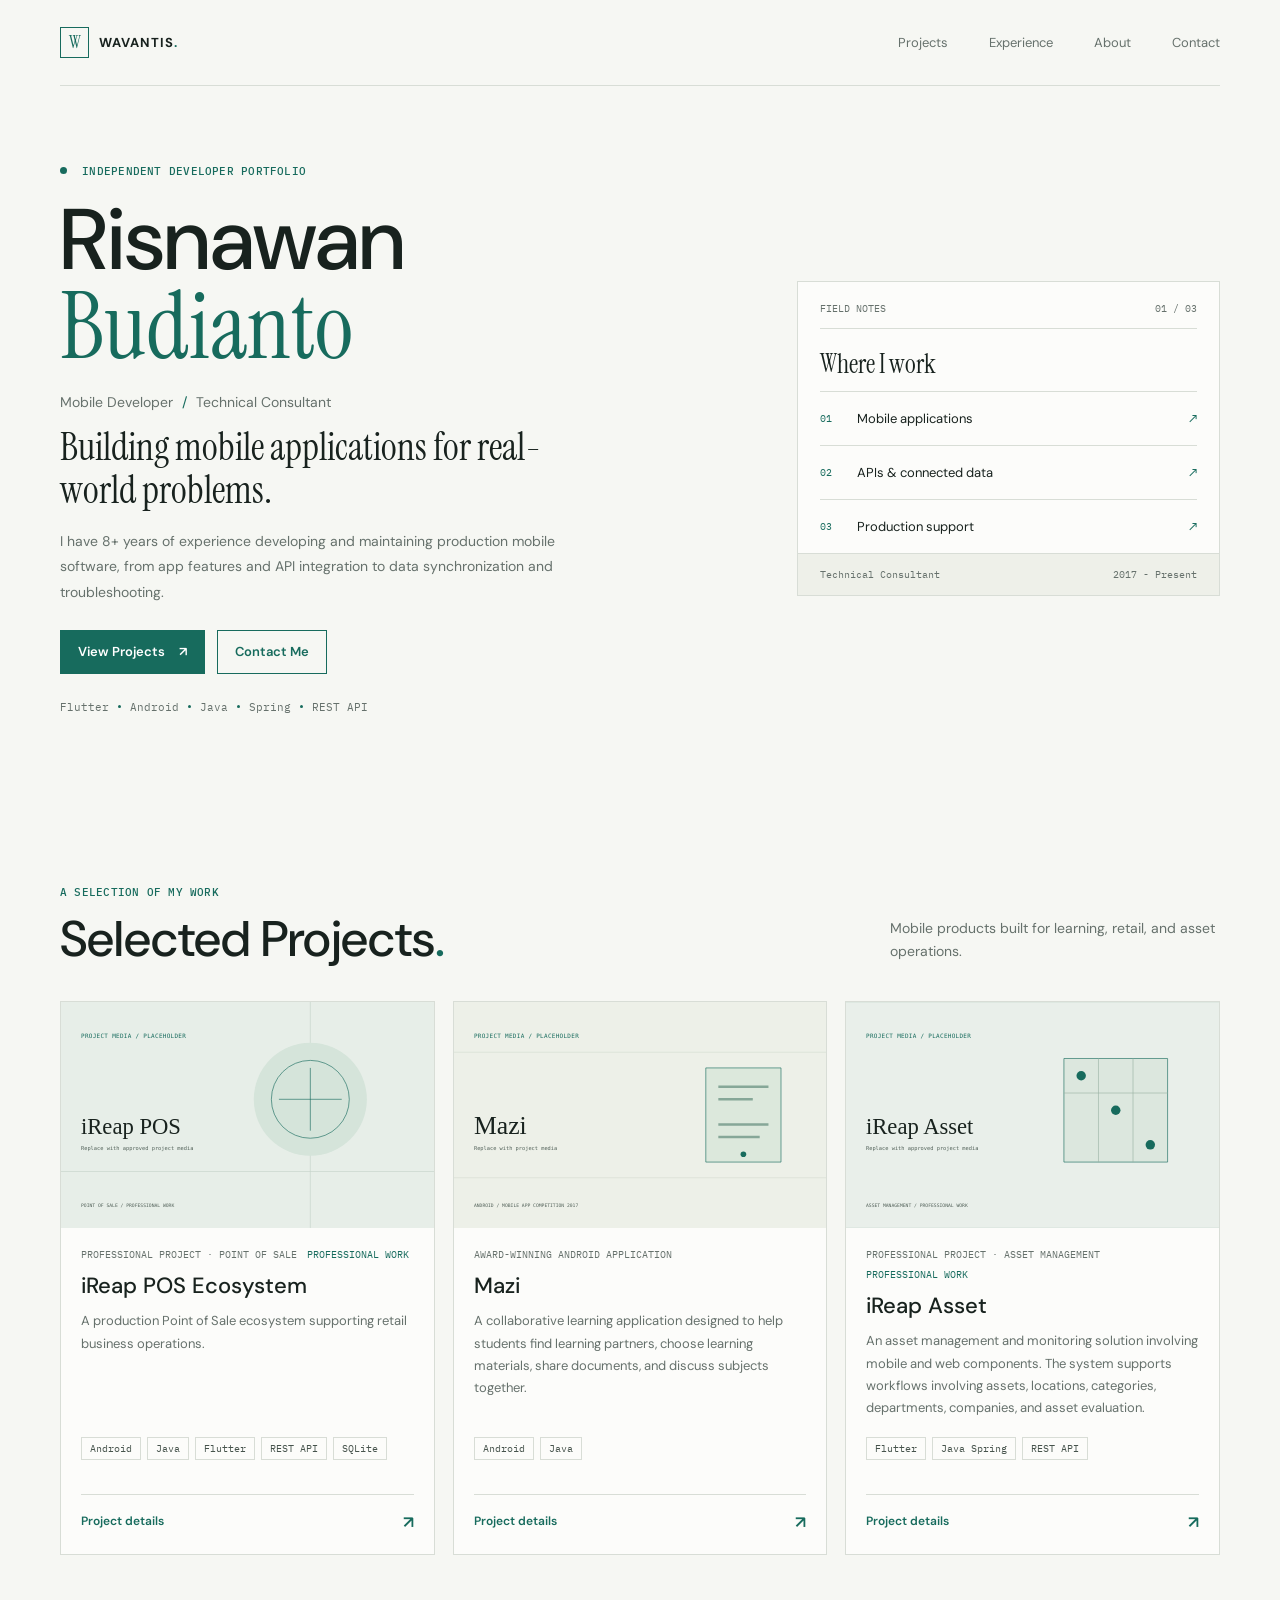
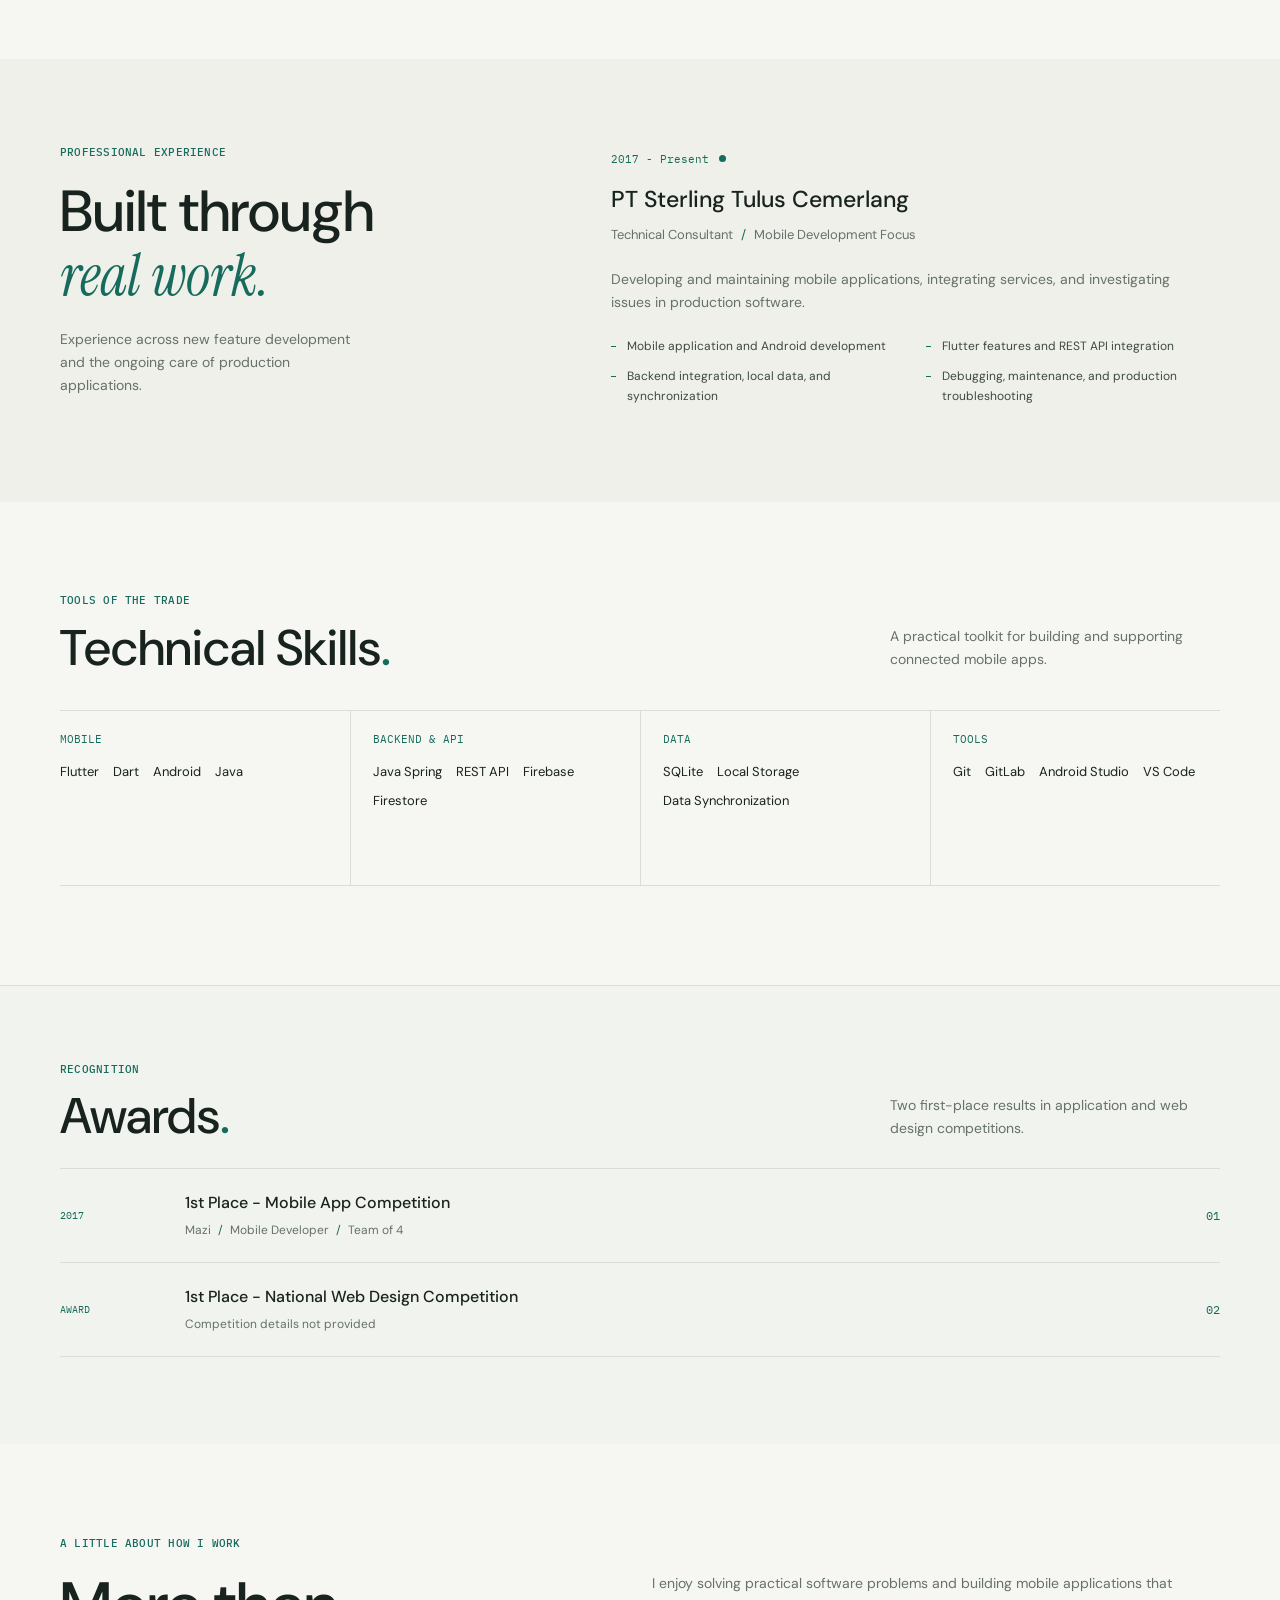
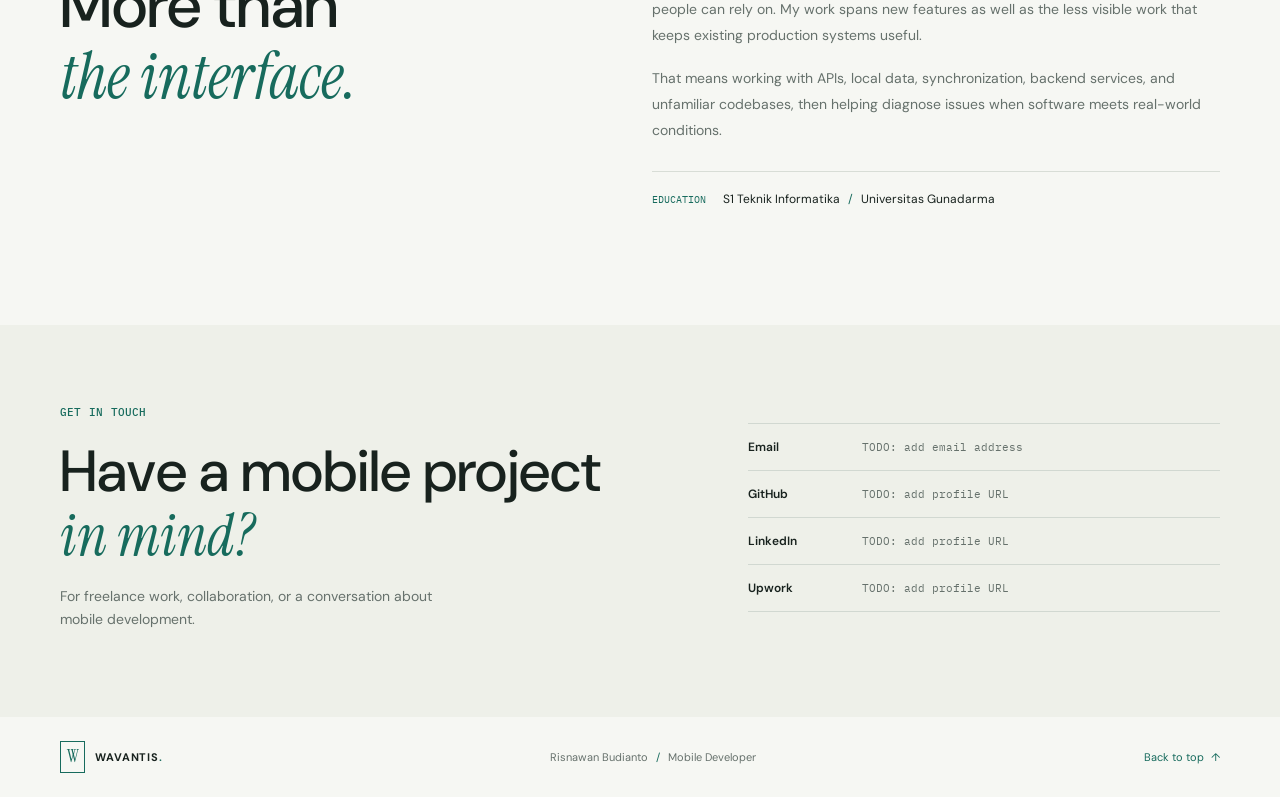
==== index.html @ a8a9e39a "init" ====
<!doctype html>
<html lang="en">
<head>
  <meta charset="utf-8">
  <meta name="viewport" content="width=device-width, initial-scale=1">
  <meta name="theme-color" content="#f6f7f3">
  <meta name="description" content="Risnawan Budianto is a Mobile Developer and Technical Consultant with 8+ years of experience building and maintaining real-world mobile applications.">
  <meta property="og:type" content="website">
  <meta property="og:title" content="Risnawan Budianto - Mobile Developer | Wavantis">
  <meta property="og:description" content="Building mobile applications for real-world problems. Flutter, Android, Java, Spring, and REST API integration.">
  <meta property="og:url" content="https://wavantis.github.io/">
  <meta property="og:image" content="https://wavantis.github.io/assets/og-cover.svg">
  <meta name="twitter:card" content="summary_large_image">
  <title>Risnawan Budianto - Mobile Developer | Wavantis</title>
  <link rel="canonical" href="https://wavantis.github.io/">
  <link rel="icon" href="assets/favicon.svg" type="image/svg+xml">
  <link rel="preconnect" href="https://fonts.googleapis.com">
  <link rel="preconnect" href="https://fonts.gstatic.com" crossorigin>
  <link href="https://fonts.googleapis.com/css2?family=DM+Sans:wght@400;500;600;700&family=Instrument+Serif:ital@0;1&family=IBM+Plex+Mono:wght@400;500&display=swap" rel="stylesheet">
  <link rel="stylesheet" href="styles.css">
  <script src="script.js" defer></script>
</head>
<body>
  <a class="skip-link" href="#main">Skip to content</a>
  <header class="site-header">
    <a class="wordmark" href="#top" aria-label="Wavantis home">
      <span class="wordmark-mark" aria-hidden="true">W</span>
      <span>WAVANTIS<span class="wordmark-period">.</span></span>
    </a>
    <nav aria-label="Main navigation">
      <a href="#projects">Projects</a>
      <a href="#experience">Experience</a>
      <a href="#about">About</a>
      <a href="#contact">Contact</a>
    </nav>
  </header>

  <main id="main">
    <section class="hero section-shell" id="top" aria-labelledby="hero-title">
      <div class="hero-copy">
        <p class="eyebrow"><span class="eyebrow-mark" aria-hidden="true"></span> Independent developer portfolio</p>
        <h1 id="hero-title">Risnawan<br><span>Budianto</span></h1>
        <p class="hero-role">Mobile Developer <span aria-hidden="true">/</span> Technical Consultant</p>
        <p class="hero-statement">Building mobile applications for real-world problems.</p>
        <p class="hero-description">I have 8+ years of experience developing and maintaining production mobile software, from app features and API integration to data synchronization and troubleshooting.</p>
        <div class="hero-actions">
          <a class="button button-primary" href="#projects">View Projects <span aria-hidden="true">&#8599;</span></a>
          <a class="button button-secondary" href="#contact">Contact Me</a>
        </div>
        <p class="hero-stack"><span>Flutter</span><i aria-hidden="true"></i><span>Android</span><i aria-hidden="true"></i><span>Java</span><i aria-hidden="true"></i><span>Spring</span><i aria-hidden="true"></i><span>REST API</span></p>
      </div>
      <aside class="hero-index" aria-label="Development focus">
        <div class="hero-index-top"><span>FIELD NOTES</span><span>01 / 03</span></div>
        <p class="hero-index-title">Where I work</p>
        <ol>
          <li><span class="index-number">01</span><span>Mobile applications</span><span class="index-arrow" aria-hidden="true">&#8599;</span></li>
          <li><span class="index-number">02</span><span>APIs &amp; connected data</span><span class="index-arrow" aria-hidden="true">&#8599;</span></li>
          <li><span class="index-number">03</span><span>Production support</span><span class="index-arrow" aria-hidden="true">&#8599;</span></li>
        </ol>
        <div class="hero-index-foot"><span>Technical Consultant</span><span>2017 - Present</span></div>
      </aside>
    </section>

    <section class="section-shell projects-section" id="projects" aria-labelledby="projects-title">
      <div class="section-heading">
        <div>
          <p class="eyebrow">A selection of my work</p>
          <h2 id="projects-title">Selected Projects<span class="heading-period">.</span></h2>
        </div>
        <p class="section-intro">Mobile products built for learning, retail, and asset operations.</p>
      </div>
      <div class="project-grid" id="project-grid" aria-live="polite" aria-busy="true">
        <p class="project-status">Loading selected projects...</p>
      </div>
      <noscript><p class="project-status">Enable JavaScript to view the selected project list. Each project detail page is available from the Projects folder.</p></noscript>
    </section>

    <section class="experience-band" id="experience" aria-labelledby="experience-title">
      <div class="section-shell experience-layout">
        <div class="experience-heading">
          <p class="eyebrow">Professional experience</p>
          <h2 id="experience-title">Built through<br><em>real work.</em></h2>
          <p>Experience across new feature development and the ongoing care of production applications.</p>
        </div>
        <div class="experience-entry">
          <div class="experience-topline"><span>2017 - Present</span><span class="experience-dot" aria-hidden="true"></span></div>
          <h3>PT Sterling Tulus Cemerlang</h3>
          <p class="experience-role">Technical Consultant <span>/</span> Mobile Development Focus</p>
          <p class="experience-description">Developing and maintaining mobile applications, integrating services, and investigating issues in production software.</p>
          <ul class="experience-list">
            <li>Mobile application and Android development</li>
            <li>Flutter features and REST API integration</li>
            <li>Backend integration, local data, and synchronization</li>
            <li>Debugging, maintenance, and production troubleshooting</li>
          </ul>
        </div>
      </div>
    </section>

    <section class="section-shell skills-section" id="skills" aria-labelledby="skills-title">
      <div class="section-heading">
        <div>
          <p class="eyebrow">Tools of the trade</p>
          <h2 id="skills-title">Technical Skills<span class="heading-period">.</span></h2>
        </div>
        <p class="section-intro">A practical toolkit for building and supporting connected mobile apps.</p>
      </div>
      <div class="skill-grid">
        <div class="skill-group"><h3>Mobile</h3><ul><li>Flutter</li><li>Dart</li><li>Android</li><li>Java</li></ul></div>
        <div class="skill-group"><h3>Backend &amp; API</h3><ul><li>Java Spring</li><li>REST API</li><li>Firebase</li><li>Firestore</li></ul></div>
        <div class="skill-group"><h3>Data</h3><ul><li>SQLite</li><li>Local Storage</li><li>Data Synchronization</li></ul></div>
        <div class="skill-group"><h3>Tools</h3><ul><li>Git</li><li>GitLab</li><li>Android Studio</li><li>VS Code</li></ul></div>
      </div>
    </section>

    <section class="awards-band" id="awards" aria-labelledby="awards-title">
      <div class="section-shell">
        <div class="section-heading awards-heading">
          <div>
            <p class="eyebrow">Recognition</p>
            <h2 id="awards-title">Awards<span class="heading-period">.</span></h2>
          </div>
          <p class="section-intro">Two first-place results in application and web design competitions.</p>
        </div>
        <div class="award-list">
          <article class="award-row">
            <span class="award-year">2017</span>
            <div><h3>1st Place - Mobile App Competition</h3><p>Mazi <span>/</span> Mobile Developer <span>/</span> Team of 4</p></div>
            <span class="award-mark" aria-hidden="true">01</span>
          </article>
          <article class="award-row">
            <span class="award-year">AWARD</span>
            <div><h3>1st Place - National Web Design Competition</h3><p>Competition details not provided</p></div>
            <span class="award-mark" aria-hidden="true">02</span>
          </article>
        </div>
      </div>
    </section>

    <section class="section-shell about-section" id="about" aria-labelledby="about-title">
      <p class="eyebrow">A little about how I work</p>
      <div class="about-layout">
        <h2 id="about-title">More than<br><em>the interface.</em></h2>
        <div class="about-copy">
          <p>I enjoy solving practical software problems and building mobile applications that people can rely on. My work spans new features as well as the less visible work that keeps existing production systems useful.</p>
          <p>That means working with APIs, local data, synchronization, backend services, and unfamiliar codebases, then helping diagnose issues when software meets real-world conditions.</p>
          <p class="about-education"><span>Education</span>S1 Teknik Informatika <i aria-hidden="true">/</i> Universitas Gunadarma</p>
        </div>
      </div>
    </section>

    <section class="contact-band" id="contact" aria-labelledby="contact-title">
      <div class="section-shell contact-layout">
        <div>
          <p class="eyebrow">Get in touch</p>
          <h2 id="contact-title">Have a mobile project<br><em>in mind?</em></h2>
          <p class="contact-intro">For freelance work, collaboration, or a conversation about mobile development.</p>
        </div>
        <dl class="contact-list">
          <div><dt>Email</dt><dd>TODO: add email address</dd></div>
          <div><dt>GitHub</dt><dd>TODO: add profile URL</dd></div>
          <div><dt>LinkedIn</dt><dd>TODO: add profile URL</dd></div>
          <div><dt>Upwork</dt><dd>TODO: add profile URL</dd></div>
        </dl>
      </div>
    </section>
  </main>

  <footer class="site-footer section-shell">
    <a class="wordmark footer-wordmark" href="#top"><span class="wordmark-mark" aria-hidden="true">W</span><span>WAVANTIS<span class="wordmark-period">.</span></span></a>
    <p>Risnawan Budianto <span>/</span> Mobile Developer</p>
    <a class="back-top" href="#top">Back to top <span aria-hidden="true">&#8593;</span></a>
  </footer>
</body>
</html>
---- styles.css ----
:root {
  color-scheme: light;
  --paper: #f6f7f3;
  --paper-deep: #eef0e9;
  --surface: #fcfcfa;
  --ink: #18221e;
  --muted: #66716c;
  --line: #d8ddd6;
  --accent: #176b5d;
  --accent-soft: #e2eee8;
  --serif: "Instrument Serif", "Iowan Old Style", Georgia, serif;
  --sans: "DM Sans", "Segoe UI", sans-serif;
  --mono: "IBM Plex Mono", Consolas, monospace;
  --content: 1160px;
}

* { box-sizing: border-box; }
html { scroll-behavior: smooth; scroll-padding-top: 32px; }
body { margin: 0; background: var(--paper); color: var(--ink); font-family: var(--sans); font-size: 16px; line-height: 1.65; -webkit-font-smoothing: antialiased; }
a { color: inherit; }
::selection { background: var(--accent-soft); color: var(--ink); }

.skip-link { position: absolute; z-index: 10; top: 8px; left: 8px; padding: 10px 14px; transform: translateY(-150%); background: var(--ink); color: white; }
.skip-link:focus { transform: translateY(0); }
.section-shell, .site-header { width: min(var(--content), calc(100% - 64px)); margin-inline: auto; }
.site-header { min-height: 86px; display: flex; align-items: center; justify-content: space-between; border-bottom: 1px solid var(--line); }
.wordmark { display: inline-flex; align-items: center; gap: 10px; color: var(--ink); font-size: 13px; font-weight: 700; letter-spacing: .08em; text-decoration: none; }
.wordmark-mark { display: grid; width: 29px; aspect-ratio: 1; place-items: center; border: 1px solid var(--accent); color: var(--accent); font-family: var(--serif); font-size: 18px; font-weight: 400; letter-spacing: 0; }
.wordmark-period, .heading-period { color: var(--accent); }
.site-header nav { display: flex; gap: clamp(18px, 3.2vw, 42px); }
.site-header nav a { color: var(--muted); font-size: 13px; text-decoration: none; transition: color .2s ease; }
.site-header nav a:hover, .site-header nav a:focus-visible { color: var(--accent); }

.hero { min-height: 570px; padding-block: 78px 82px; display: grid; grid-template-columns: minmax(0, 1.2fr) minmax(290px, .8fr); gap: clamp(42px, 8vw, 120px); align-items: center; }
.hero-copy { animation: arrive .65s both ease-out; }
.eyebrow { margin: 0 0 20px; color: var(--accent); font: 500 11px/1.4 var(--mono); letter-spacing: .02em; text-transform: uppercase; }
.eyebrow-mark { display: inline-block; width: 7px; height: 7px; margin-right: 8px; border-radius: 50%; background: var(--accent); vertical-align: 1px; }
.hero h1 { margin: 0; font-size: clamp(54px, 7.2vw, 86px); font-weight: 500; letter-spacing: 0; line-height: .96; }
.hero h1 span { color: var(--accent); font-family: var(--serif); font-size: 1.08em; font-weight: 400; }
.hero-role { margin: 20px 0 12px; color: var(--muted); font-size: 14px; }
.hero-role span { padding-inline: 5px; color: var(--accent); }
.hero-statement { max-width: 520px; margin: 0; font-family: var(--serif); font-size: clamp(27px, 3.5vw, 38px); line-height: 1.12; }
.hero-description { max-width: 535px; margin: 18px 0 0; color: var(--muted); font-size: 14px; line-height: 1.8; }
.hero-actions { display: flex; flex-wrap: wrap; gap: 12px; margin-top: 25px; }
.button { min-height: 44px; padding: 10px 17px; display: inline-flex; align-items: center; justify-content: center; gap: 14px; border: 1px solid var(--accent); font-size: 13px; font-weight: 600; text-decoration: none; transition: background .2s ease, color .2s ease, transform .2s ease; }
.button:hover { transform: translateY(-2px); }
.button-primary { background: var(--accent); color: white; }
.button-primary:hover { background: #10584c; }
.button-secondary { color: var(--accent); }
.button-secondary:hover { background: var(--accent-soft); }
.hero-stack { display: flex; flex-wrap: wrap; align-items: center; gap: 9px; margin: 26px 0 0; color: var(--muted); font: 11px var(--mono); }
.hero-stack i { width: 3px; height: 3px; border-radius: 50%; background: var(--accent); }
.hero-index { align-self: center; padding: 20px 22px 0; border: 1px solid var(--line); background: var(--surface); animation: arrive .65s .12s both ease-out; }
.hero-index-top, .hero-index-foot { display: flex; justify-content: space-between; color: var(--muted); font: 10px var(--mono); text-transform: uppercase; }
.hero-index-top { padding-bottom: 13px; border-bottom: 1px solid var(--line); }
.hero-index-title { margin: 22px 0 14px; font-family: var(--serif); font-size: 26px; line-height: 1; }
.hero-index ol { margin: 0; padding: 0; list-style: none; }
.hero-index li { min-height: 54px; display: grid; grid-template-columns: 28px 1fr 16px; gap: 9px; align-items: center; border-top: 1px solid var(--line); font-size: 13px; }
.index-number, .index-arrow { color: var(--accent); font: 10px var(--mono); }
.index-arrow { justify-self: end; font-size: 14px; }
.hero-index-foot { margin-inline: -22px; padding: 14px 22px; border-top: 1px solid var(--line); background: var(--paper-deep); text-transform: none; }

.projects-section { padding-block: 89px 104px; }
.section-heading { display: flex; justify-content: space-between; align-items: end; gap: 30px; margin-bottom: 34px; }
.section-heading .eyebrow { margin-bottom: 12px; }
h2 { margin: 0; font-size: clamp(34px, 4.3vw, 50px); font-weight: 500; letter-spacing: 0; line-height: 1.1; }
.section-intro { max-width: 330px; margin: 0 0 4px; color: var(--muted); font-size: 14px; }
.project-grid { display: grid; grid-template-columns: repeat(3, minmax(0, 1fr)); gap: 18px; }
.project-card { min-width: 0; border: 1px solid var(--line); background: var(--surface); transition: border-color .2s ease, transform .2s ease, box-shadow .2s ease; }
.project-card:hover { transform: translateY(-4px); border-color: #aebbb2; box-shadow: 0 12px 28px #18221e0a; }
.project-card-link { height: 100%; display: flex; flex-direction: column; color: inherit; text-decoration: none; }
.project-image-wrap { position: relative; overflow: hidden; aspect-ratio: 1.65; background: var(--paper-deep); }
.project-image-wrap img { width: 100%; height: 100%; display: block; object-fit: cover; transition: transform .35s ease; }
.project-card:hover .project-image-wrap img { transform: scale(1.025); }
.project-card-body { padding: 20px 20px 18px; display: flex; flex: 1; flex-direction: column; }
.project-kicker { display: flex; flex-wrap: wrap; gap: 7px 10px; align-items: center; margin-bottom: 12px; color: var(--muted); font: 10px var(--mono); text-transform: uppercase; }
.project-private { color: var(--accent); }
.project-title { margin: 0; font-size: 22px; font-weight: 500; line-height: 1.2; }
.project-description { margin: 11px 0 18px; color: var(--muted); font-size: 13px; line-height: 1.7; }
.project-tags { display: flex; flex-wrap: wrap; gap: 6px; margin-top: auto; padding: 0; list-style: none; }
.project-tags li { padding: 4px 8px; border: 1px solid var(--line); color: #46534c; font: 10px var(--mono); }
.project-card-foot { display: flex; justify-content: space-between; align-items: center; margin-top: 18px; padding-top: 13px; border-top: 1px solid var(--line); color: var(--accent); font-size: 12px; font-weight: 600; }
.project-card-foot span:last-child { font-size: 17px; }
.project-status { grid-column: 1 / -1; min-height: 130px; margin: 0; padding: 24px; border: 1px dashed var(--line); color: var(--muted); }

.experience-band, .contact-band { background: var(--paper-deep); }
.experience-layout { padding-block: 86px 91px; display: grid; grid-template-columns: .82fr 1.18fr; gap: clamp(45px, 10vw, 140px); }
.experience-heading h2 { font-size: clamp(38px, 5vw, 58px); }
.experience-heading h2 em, .about-layout h2 em, .contact-layout h2 em { color: var(--accent); font-family: var(--serif); font-weight: 400; }
.experience-heading > p:last-child { max-width: 310px; margin-top: 20px; color: var(--muted); font-size: 14px; }
.experience-entry { padding-top: 7px; }
.experience-topline { display: flex; align-items: center; gap: 10px; color: var(--accent); font: 11px var(--mono); }
.experience-dot { width: 7px; height: 7px; border-radius: 50%; background: var(--accent); }
.experience-entry h3 { margin: 15px 0 5px; font-size: 23px; font-weight: 500; }
.experience-role { margin: 0; color: var(--muted); font-size: 13px; }
.experience-role span { padding-inline: 5px; color: var(--accent); }
.experience-description { max-width: 560px; margin: 23px 0; color: var(--muted); font-size: 14px; }
.experience-list { display: grid; grid-template-columns: 1fr 1fr; gap: 10px 20px; margin: 0; padding: 0; list-style: none; }
.experience-list li { position: relative; padding-left: 16px; color: #3d4943; font-size: 12px; }
.experience-list li::before { position: absolute; top: .75em; left: 0; width: 5px; height: 1px; background: var(--accent); content: ""; }

.skills-section { padding-block: 91px 99px; }
.skill-grid { display: grid; grid-template-columns: repeat(4, 1fr); border-top: 1px solid var(--line); border-bottom: 1px solid var(--line); }
.skill-group { min-height: 174px; padding: 21px 22px 22px 0; }
.skill-group + .skill-group { padding-left: 22px; border-left: 1px solid var(--line); }
.skill-group h3 { margin: 0 0 15px; color: var(--accent); font: 11px var(--mono); text-transform: uppercase; }
.skill-group ul { display: flex; flex-wrap: wrap; gap: 8px 14px; margin: 0; padding: 0; list-style: none; }
.skill-group li { color: var(--ink); font-size: 13px; }

.awards-band { padding-block: 76px 87px; border-top: 1px solid var(--line); background: #f0f3ee; }
.awards-heading { margin-bottom: 24px; }
.award-list { border-top: 1px solid var(--line); }
.award-row { min-height: 94px; display: grid; grid-template-columns: 105px 1fr 42px; gap: 20px; align-items: center; border-bottom: 1px solid var(--line); }
.award-year, .award-mark { color: var(--accent); font: 10px var(--mono); }
.award-row h3 { margin: 0; font-size: 16px; font-weight: 500; }
.award-row p { margin: 4px 0 0; color: var(--muted); font-size: 12px; }
.award-row p span { padding-inline: 4px; color: var(--accent); }
.award-mark { justify-self: end; font-size: 12px; }

.about-section { padding-block: 92px 98px; }
.about-layout { display: grid; grid-template-columns: .9fr 1.1fr; gap: clamp(48px, 10vw, 140px); align-items: start; }
.about-layout h2 { font-size: clamp(42px, 5.4vw, 64px); }
.about-copy p { max-width: 570px; margin: 0 0 17px; color: var(--muted); font-size: 14px; line-height: 1.85; }
.about-copy .about-education { margin-top: 27px; padding-top: 16px; border-top: 1px solid var(--line); color: var(--ink); font-size: 12px; }
.about-education span { margin-right: 17px; color: var(--accent); font: 10px var(--mono); text-transform: uppercase; }
.about-education i { padding-inline: 5px; color: var(--accent); font-style: normal; }

.contact-layout { padding-block: 80px 86px; display: grid; grid-template-columns: 1.15fr .85fr; gap: 50px; align-items: center; }
.contact-layout h2 { font-size: clamp(38px, 5vw, 58px); }
.contact-intro { max-width: 400px; margin: 17px 0 0; color: var(--muted); font-size: 14px; }
.contact-list { margin: 0; border-top: 1px solid #d1d8d1; }
.contact-list div { min-height: 47px; display: grid; grid-template-columns: 100px 1fr; gap: 14px; align-items: center; border-bottom: 1px solid #d1d8d1; }
.contact-list dt { color: var(--ink); font-size: 12px; font-weight: 600; }
.contact-list dd { margin: 0; color: var(--muted); font: 11px var(--mono); }
.site-footer { min-height: 80px; display: flex; justify-content: space-between; align-items: center; gap: 20px; }
.footer-wordmark { font-size: 11px; }
.footer-wordmark .wordmark-mark { width: 25px; }
.site-footer p, .back-top { margin: 0; color: var(--muted); font-size: 11px; text-decoration: none; }
.site-footer p span { padding-inline: 5px; color: var(--accent); }
.back-top { color: var(--accent); }
.back-top span { padding-left: 4px; }

.detail-header { padding-block: 20px; }
.detail-header .back-link { color: var(--muted); font-size: 12px; text-decoration: none; }
.detail-header .back-link:hover { color: var(--accent); }
.project-detail { min-height: 70vh; }
.detail-hero { padding-block: 70px 46px; display: grid; grid-template-columns: 1fr minmax(220px, .45fr); gap: 40px; align-items: end; }
.detail-hero h1 { max-width: 760px; margin: 0; font-size: clamp(44px, 7vw, 78px); font-weight: 500; letter-spacing: 0; line-height: .98; }
.detail-category { margin: 0 0 15px; color: var(--accent); font: 11px var(--mono); text-transform: uppercase; }
.detail-role { margin: 0 0 5px; color: var(--muted); font-size: 13px; }
.detail-meta { color: var(--muted); font: 11px var(--mono); }
.detail-cover { width: 100%; max-height: 560px; display: block; border: 1px solid var(--line); background: var(--paper-deep); object-fit: cover; }
.detail-content { padding-block: 55px 100px; display: grid; grid-template-columns: minmax(180px, .42fr) minmax(0, 1fr); gap: clamp(40px, 8vw, 100px); }
.detail-aside { align-self: start; position: sticky; top: 24px; }
.detail-aside h2 { margin: 0 0 13px; font: 11px var(--mono); text-transform: uppercase; }
.detail-aside ul { display: flex; flex-wrap: wrap; gap: 7px; margin: 0; padding: 0; list-style: none; }
.detail-aside li { padding: 5px 8px; border: 1px solid var(--line); color: var(--muted); font: 10px var(--mono); }
.detail-prose { min-width: 0; }
.detail-section { padding-block: 0 28px; margin-bottom: 29px; border-bottom: 1px solid var(--line); }
.detail-section h2 { margin-bottom: 13px; font-size: 23px; }
.detail-section p { max-width: 700px; margin: 0; color: var(--muted); font-size: 14px; line-height: 1.85; white-space: pre-line; }
.detail-gallery { display: grid; grid-template-columns: repeat(2, minmax(0, 1fr)); gap: 12px; margin-top: 18px; }
.detail-gallery img { width: 100%; aspect-ratio: 1.55; object-fit: cover; border: 1px solid var(--line); }
.detail-note { padding: 16px 18px; border-left: 2px solid var(--accent); background: var(--accent-soft); color: #3e5149; font-size: 12px; }
.detail-links { display: flex; flex-wrap: wrap; gap: 10px; margin-top: 18px; }
.detail-links a { padding: 8px 12px; border: 1px solid var(--line); color: var(--accent); font-size: 12px; text-decoration: none; }
.detail-links a:hover { border-color: var(--accent); background: var(--accent-soft); }
.detail-error { padding-block: 90px; color: var(--muted); }

:focus-visible { outline: 2px solid var(--accent); outline-offset: 4px; }
@keyframes arrive { from { opacity: 0; transform: translateY(12px); } to { opacity: 1; transform: translateY(0); } }

@media (max-width: 800px) {
  .section-shell, .site-header { width: min(var(--content), calc(100% - 40px)); }
  .hero { min-height: auto; padding-block: 62px 70px; grid-template-columns: 1fr; gap: 38px; }
  .hero-index { width: min(100%, 520px); }
  .project-grid { grid-template-columns: repeat(2, minmax(0, 1fr)); }
  .project-card:last-child:nth-child(odd) { grid-column: 1 / -1; }
  .project-card:last-child:nth-child(odd) .project-image-wrap { aspect-ratio: 2.3; }
  .experience-layout { grid-template-columns: 1fr 1.15fr; gap: 38px; }
  .skill-grid { grid-template-columns: repeat(2, 1fr); }
  .skill-group:nth-child(3) { padding-left: 0; border-left: 0; border-top: 1px solid var(--line); }
  .skill-group:nth-child(4) { border-top: 1px solid var(--line); }
  .about-layout { gap: 45px; }
}

@media (max-width: 560px) {
  body { font-size: 15px; }
  .section-shell, .site-header { width: calc(100% - 36px); }
  .site-header { min-height: 74px; flex-wrap: wrap; gap: 12px; padding-block: 14px; }
  .site-header nav { width: 100%; justify-content: space-between; gap: 12px; }
  .site-header nav a { font-size: 12px; }
  .hero { padding-block: 49px 58px; gap: 32px; }
  .hero h1 { font-size: clamp(51px, 15vw, 70px); }
  .hero-description { font-size: 13px; }
  .hero-index { padding-inline: 16px; }
  .hero-index-foot { margin-inline: -16px; padding-inline: 16px; }
  .hero-stack { gap: 7px; font-size: 10px; }
  .projects-section, .skills-section, .about-section { padding-block: 66px; }
  .section-heading { display: block; margin-bottom: 24px; }
  .section-intro { margin-top: 12px; }
  h2 { font-size: 37px; }
  .project-grid { grid-template-columns: 1fr; gap: 14px; }
  .project-card:last-child:nth-child(odd) { grid-column: auto; }
  .project-card:last-child:nth-child(odd) .project-image-wrap { aspect-ratio: 1.65; }
  .project-image-wrap { aspect-ratio: 1.7; }
  .project-card-body { padding: 17px; }
  .experience-layout { padding-block: 65px; grid-template-columns: 1fr; gap: 31px; }
  .experience-heading h2 { font-size: 45px; }
  .experience-list { grid-template-columns: 1fr; gap: 9px; }
  .skill-grid { grid-template-columns: 1fr 1fr; }
  .skill-group { min-height: 154px; padding: 18px 10px 18px 0; }
  .skill-group + .skill-group { padding-left: 12px; }
  .skill-group:nth-child(3) { padding-left: 0; }
  .skill-group li { font-size: 12px; }
  .awards-band { padding-block: 64px; }
  .award-row { min-height: 100px; grid-template-columns: 54px 1fr 23px; gap: 10px; }
  .award-row h3 { font-size: 14px; }
  .award-row p { font-size: 11px; }
  .award-mark { font-size: 10px; }
  .about-layout { grid-template-columns: 1fr; gap: 23px; }
  .about-layout h2 { font-size: 48px; }
  .contact-layout { padding-block: 65px; grid-template-columns: 1fr; gap: 32px; }
  .contact-layout h2 { font-size: 43px; }
  .contact-list div { grid-template-columns: 78px 1fr; }
  .contact-list dd { font-size: 10px; }
  .site-footer { min-height: 100px; flex-wrap: wrap; justify-content: space-between; gap: 6px 15px; padding-block: 17px; }
  .site-footer p { order: 3; width: 100%; }
  .detail-hero { padding-block: 50px 32px; grid-template-columns: 1fr; gap: 12px; }
  .detail-hero h1 { font-size: 51px; }
  .detail-meta { margin-top: 12px; }
  .detail-content { padding-block: 35px 70px; grid-template-columns: 1fr; gap: 35px; }
  .detail-aside { position: static; }
  .detail-gallery { grid-template-columns: 1fr; }
}

@media (prefers-reduced-motion: reduce) {
  *, *::before, *::after { scroll-behavior: auto !important; animation-duration: .01ms !important; animation-iteration-count: 1 !important; transition-duration: .01ms !important; }
}
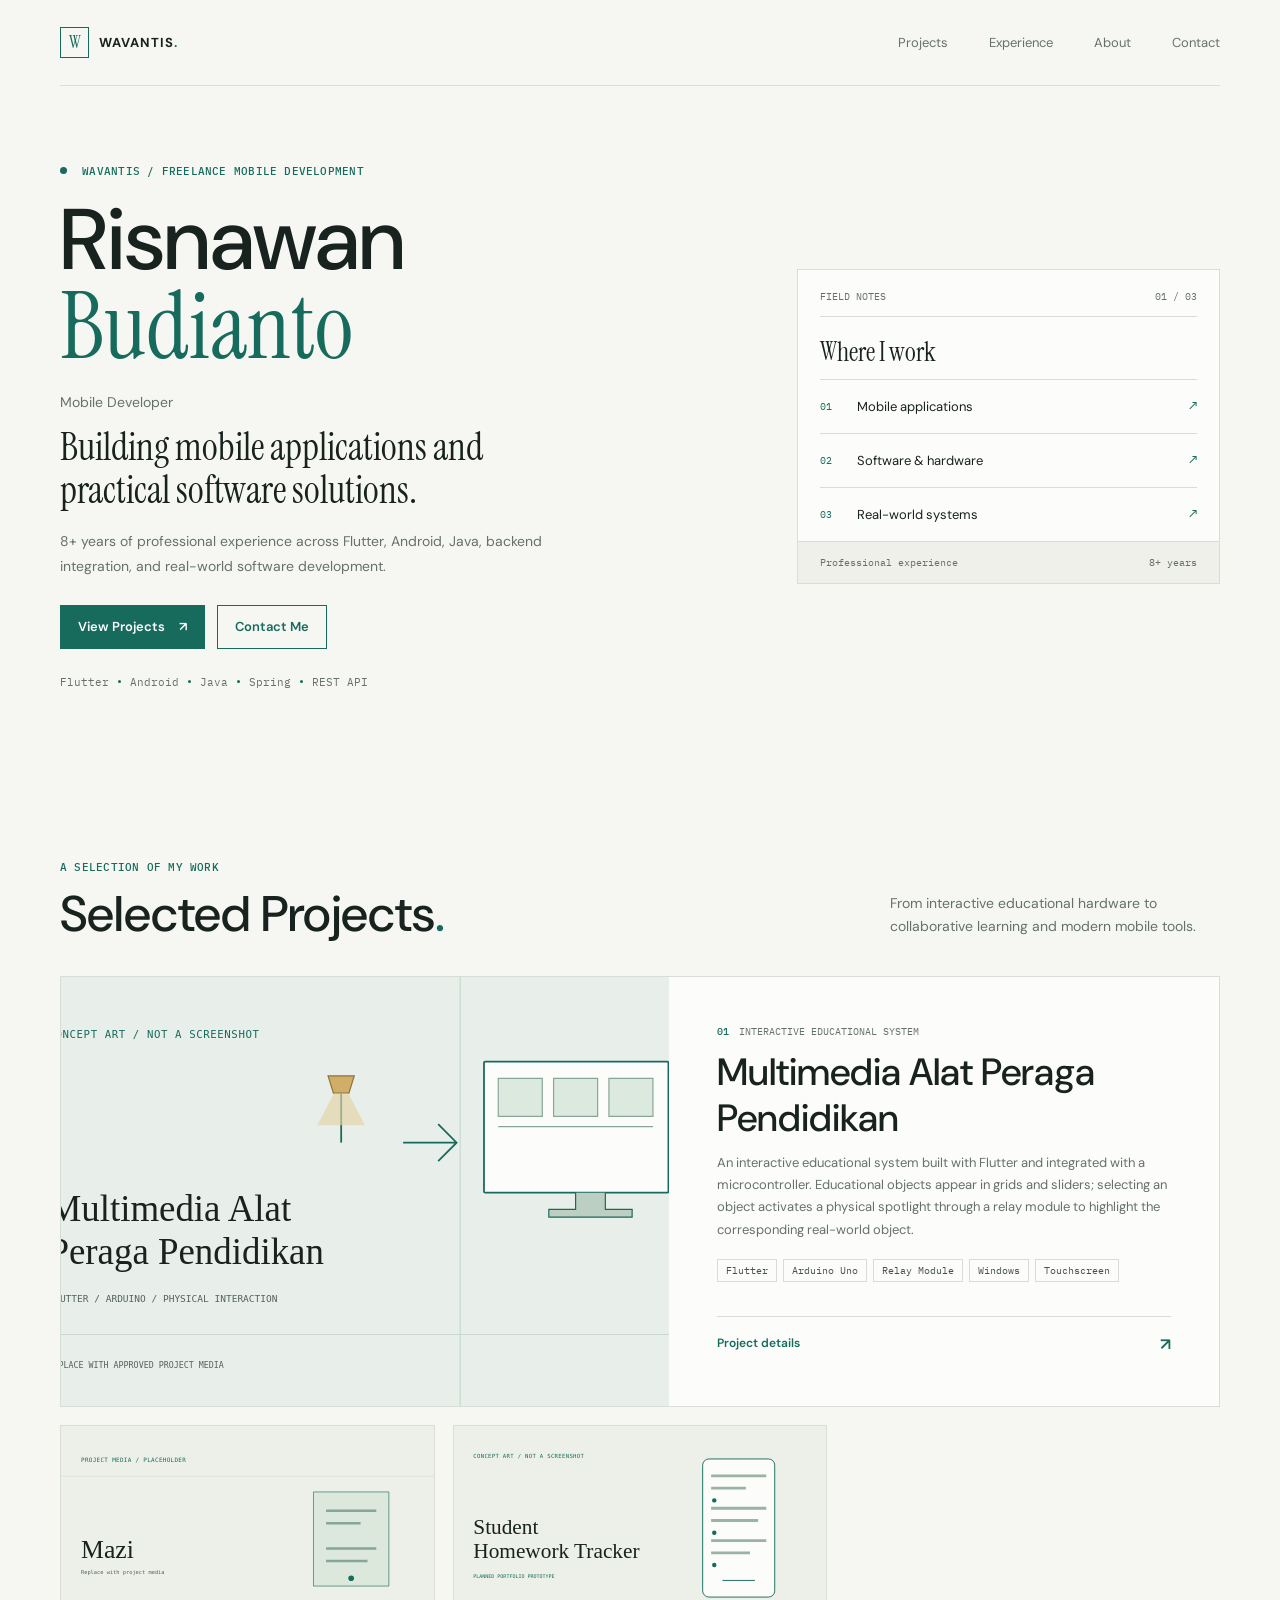
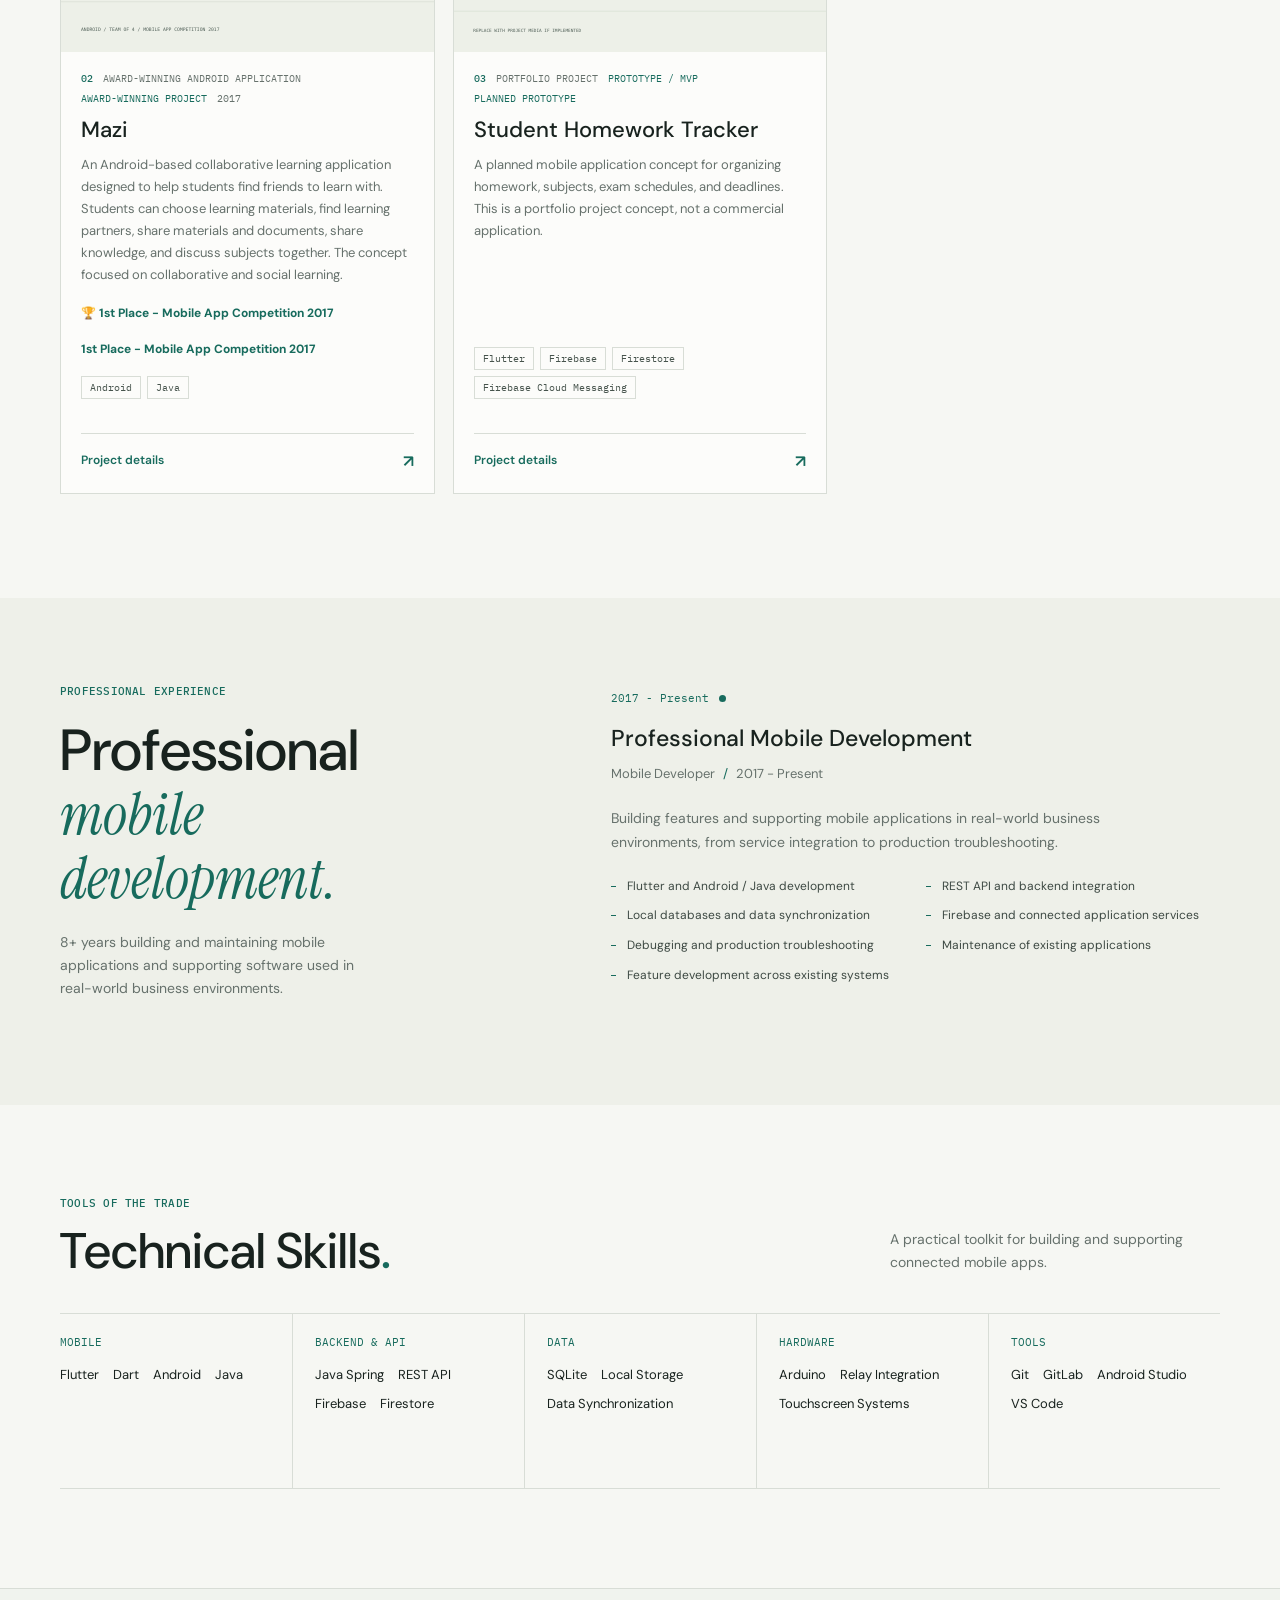
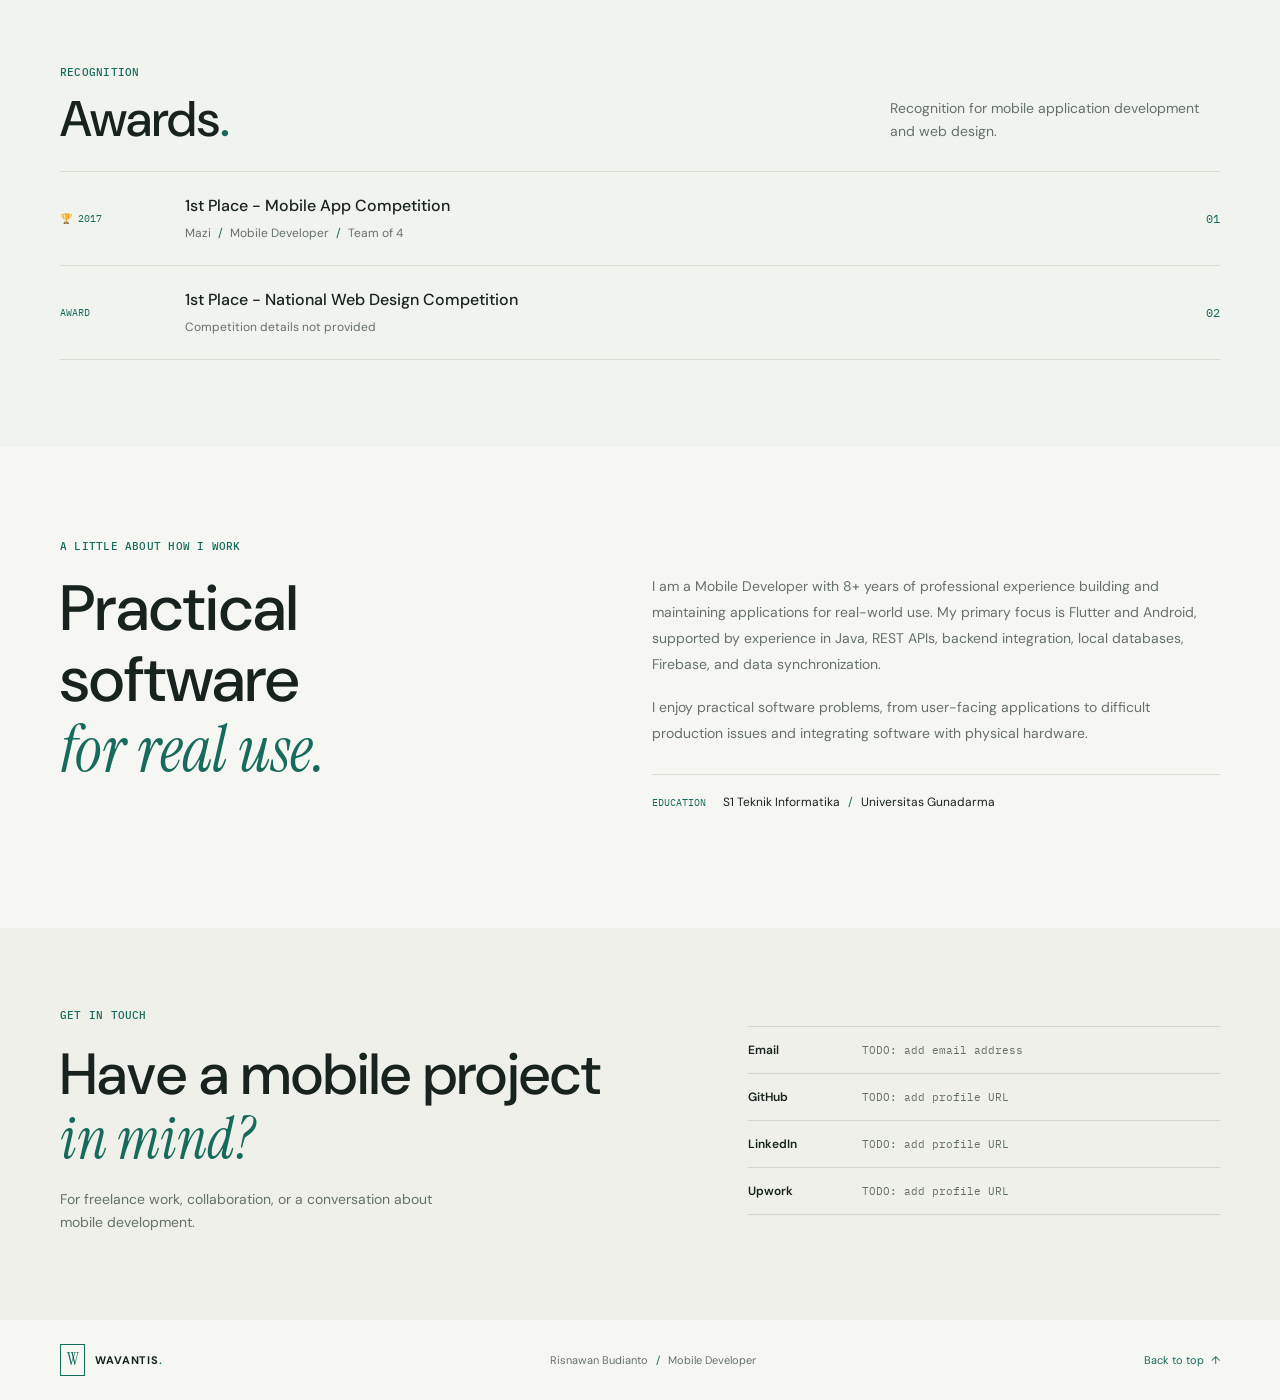
==== commit 1cac64a2: "init 2" ====
--- a/index.html
+++ b/index.html
@@ -4,14 +4,14 @@
   <meta charset="utf-8">
   <meta name="viewport" content="width=device-width, initial-scale=1">
   <meta name="theme-color" content="#f6f7f3">
-  <meta name="description" content="Risnawan Budianto is a Mobile Developer and Technical Consultant with 8+ years of experience building and maintaining real-world mobile applications.">
+  <meta name="description" content="Risnawan Budianto is a Freelance Mobile Developer with 8+ years of professional experience across Flutter, Android, Java, backend integration, and real-world software development.">
   <meta property="og:type" content="website">
-  <meta property="og:title" content="Risnawan Budianto - Mobile Developer | Wavantis">
-  <meta property="og:description" content="Building mobile applications for real-world problems. Flutter, Android, Java, Spring, and REST API integration.">
+  <meta property="og:title" content="Risnawan Budianto — Mobile Developer | Wavantis">
+  <meta property="og:description" content="Mobile Developer with 8+ years of professional experience across Flutter, Android, Java, backend integration, and real-world software development.">
   <meta property="og:url" content="https://wavantis.github.io/">
   <meta property="og:image" content="https://wavantis.github.io/assets/og-cover.svg">
   <meta name="twitter:card" content="summary_large_image">
-  <title>Risnawan Budianto - Mobile Developer | Wavantis</title>
+  <title>Risnawan Budianto — Mobile Developer | Wavantis</title>
   <link rel="canonical" href="https://wavantis.github.io/">
   <link rel="icon" href="assets/favicon.svg" type="image/svg+xml">
   <link rel="preconnect" href="https://fonts.googleapis.com">
@@ -38,11 +38,11 @@
   <main id="main">
     <section class="hero section-shell" id="top" aria-labelledby="hero-title">
       <div class="hero-copy">
-        <p class="eyebrow"><span class="eyebrow-mark" aria-hidden="true"></span> Independent developer portfolio</p>
+        <p class="eyebrow"><span class="eyebrow-mark" aria-hidden="true"></span> Wavantis / Freelance Mobile Development</p>
         <h1 id="hero-title">Risnawan<br><span>Budianto</span></h1>
-        <p class="hero-role">Mobile Developer <span aria-hidden="true">/</span> Technical Consultant</p>
-        <p class="hero-statement">Building mobile applications for real-world problems.</p>
-        <p class="hero-description">I have 8+ years of experience developing and maintaining production mobile software, from app features and API integration to data synchronization and troubleshooting.</p>
+        <p class="hero-role">Mobile Developer</p>
+        <p class="hero-statement">Building mobile applications and practical software solutions.</p>
+        <p class="hero-description">8+ years of professional experience across Flutter, Android, Java, backend integration, and real-world software development.</p>
         <div class="hero-actions">
           <a class="button button-primary" href="#projects">View Projects <span aria-hidden="true">&#8599;</span></a>
           <a class="button button-secondary" href="#contact">Contact Me</a>
@@ -54,10 +54,10 @@
         <p class="hero-index-title">Where I work</p>
         <ol>
           <li><span class="index-number">01</span><span>Mobile applications</span><span class="index-arrow" aria-hidden="true">&#8599;</span></li>
-          <li><span class="index-number">02</span><span>APIs &amp; connected data</span><span class="index-arrow" aria-hidden="true">&#8599;</span></li>
-          <li><span class="index-number">03</span><span>Production support</span><span class="index-arrow" aria-hidden="true">&#8599;</span></li>
+          <li><span class="index-number">02</span><span>Software &amp; hardware</span><span class="index-arrow" aria-hidden="true">&#8599;</span></li>
+          <li><span class="index-number">03</span><span>Real-world systems</span><span class="index-arrow" aria-hidden="true">&#8599;</span></li>
         </ol>
-        <div class="hero-index-foot"><span>Technical Consultant</span><span>2017 - Present</span></div>
+        <div class="hero-index-foot"><span>Professional experience</span><span>8+ years</span></div>
       </aside>
     </section>
 
@@ -67,7 +67,7 @@
           <p class="eyebrow">A selection of my work</p>
           <h2 id="projects-title">Selected Projects<span class="heading-period">.</span></h2>
         </div>
-        <p class="section-intro">Mobile products built for learning, retail, and asset operations.</p>
+        <p class="section-intro">From interactive educational hardware to collaborative learning and modern mobile tools.</p>
       </div>
       <div class="project-grid" id="project-grid" aria-live="polite" aria-busy="true">
         <p class="project-status">Loading selected projects...</p>
@@ -79,19 +79,22 @@
       <div class="section-shell experience-layout">
         <div class="experience-heading">
           <p class="eyebrow">Professional experience</p>
-          <h2 id="experience-title">Built through<br><em>real work.</em></h2>
-          <p>Experience across new feature development and the ongoing care of production applications.</p>
+          <h2 id="experience-title">Professional<br><em>mobile development.</em></h2>
+          <p>8+ years building and maintaining mobile applications and supporting software used in real-world business environments.</p>
         </div>
         <div class="experience-entry">
           <div class="experience-topline"><span>2017 - Present</span><span class="experience-dot" aria-hidden="true"></span></div>
-          <h3>PT Sterling Tulus Cemerlang</h3>
-          <p class="experience-role">Technical Consultant <span>/</span> Mobile Development Focus</p>
-          <p class="experience-description">Developing and maintaining mobile applications, integrating services, and investigating issues in production software.</p>
+          <h3>Professional Mobile Development</h3>
+          <p class="experience-role">Mobile Developer <span>/</span> 2017 - Present</p>
+          <p class="experience-description">Building features and supporting mobile applications in real-world business environments, from service integration to production troubleshooting.</p>
           <ul class="experience-list">
-            <li>Mobile application and Android development</li>
-            <li>Flutter features and REST API integration</li>
-            <li>Backend integration, local data, and synchronization</li>
-            <li>Debugging, maintenance, and production troubleshooting</li>
+            <li>Flutter and Android / Java development</li>
+            <li>REST API and backend integration</li>
+            <li>Local databases and data synchronization</li>
+            <li>Firebase and connected application services</li>
+            <li>Debugging and production troubleshooting</li>
+            <li>Maintenance of existing applications</li>
+            <li>Feature development across existing systems</li>
           </ul>
         </div>
       </div>
@@ -109,6 +112,7 @@
         <div class="skill-group"><h3>Mobile</h3><ul><li>Flutter</li><li>Dart</li><li>Android</li><li>Java</li></ul></div>
         <div class="skill-group"><h3>Backend &amp; API</h3><ul><li>Java Spring</li><li>REST API</li><li>Firebase</li><li>Firestore</li></ul></div>
         <div class="skill-group"><h3>Data</h3><ul><li>SQLite</li><li>Local Storage</li><li>Data Synchronization</li></ul></div>
+        <div class="skill-group"><h3>Hardware</h3><ul><li>Arduino</li><li>Relay Integration</li><li>Touchscreen Systems</li></ul></div>
         <div class="skill-group"><h3>Tools</h3><ul><li>Git</li><li>GitLab</li><li>Android Studio</li><li>VS Code</li></ul></div>
       </div>
     </section>
@@ -120,11 +124,11 @@
             <p class="eyebrow">Recognition</p>
             <h2 id="awards-title">Awards<span class="heading-period">.</span></h2>
           </div>
-          <p class="section-intro">Two first-place results in application and web design competitions.</p>
+          <p class="section-intro">Recognition for mobile application development and web design.</p>
         </div>
         <div class="award-list">
           <article class="award-row">
-            <span class="award-year">2017</span>
+            <span class="award-year">🏆 2017</span>
             <div><h3>1st Place - Mobile App Competition</h3><p>Mazi <span>/</span> Mobile Developer <span>/</span> Team of 4</p></div>
             <span class="award-mark" aria-hidden="true">01</span>
           </article>
@@ -140,10 +144,10 @@
     <section class="section-shell about-section" id="about" aria-labelledby="about-title">
       <p class="eyebrow">A little about how I work</p>
       <div class="about-layout">
-        <h2 id="about-title">More than<br><em>the interface.</em></h2>
+          <h2 id="about-title">Practical software<br><em>for real use.</em></h2>
         <div class="about-copy">
-          <p>I enjoy solving practical software problems and building mobile applications that people can rely on. My work spans new features as well as the less visible work that keeps existing production systems useful.</p>
-          <p>That means working with APIs, local data, synchronization, backend services, and unfamiliar codebases, then helping diagnose issues when software meets real-world conditions.</p>
+          <p>I am a Mobile Developer with 8+ years of professional experience building and maintaining applications for real-world use. My primary focus is Flutter and Android, supported by experience in Java, REST APIs, backend integration, local databases, Firebase, and data synchronization.</p>
+          <p>I enjoy practical software problems, from user-facing applications to difficult production issues and integrating software with physical hardware.</p>
           <p class="about-education"><span>Education</span>S1 Teknik Informatika <i aria-hidden="true">/</i> Universitas Gunadarma</p>
         </div>
       </div>
--- a/styles.css
+++ b/styles.css
@@ -69,14 +69,22 @@
 .project-card { min-width: 0; border: 1px solid var(--line); background: var(--surface); transition: border-color .2s ease, transform .2s ease, box-shadow .2s ease; }
 .project-card:hover { transform: translateY(-4px); border-color: #aebbb2; box-shadow: 0 12px 28px #18221e0a; }
 .project-card-link { height: 100%; display: flex; flex-direction: column; color: inherit; text-decoration: none; }
+.project-card-highlighted { grid-column: 1 / -1; }
+.project-card-highlighted .project-card-link { display: grid; grid-template-columns: 1.05fr .95fr; }
+.project-card-highlighted .project-image-wrap { height: 100%; min-height: 270px; aspect-ratio: auto; }
+.project-card-highlighted .project-card-body { padding: clamp(22px, 4vw, 48px); }
+.project-card-highlighted .project-title { font-size: clamp(26px, 3.4vw, 38px); }
 .project-image-wrap { position: relative; overflow: hidden; aspect-ratio: 1.65; background: var(--paper-deep); }
 .project-image-wrap img { width: 100%; height: 100%; display: block; object-fit: cover; transition: transform .35s ease; }
 .project-card:hover .project-image-wrap img { transform: scale(1.025); }
 .project-card-body { padding: 20px 20px 18px; display: flex; flex: 1; flex-direction: column; }
 .project-kicker { display: flex; flex-wrap: wrap; gap: 7px 10px; align-items: center; margin-bottom: 12px; color: var(--muted); font: 10px var(--mono); text-transform: uppercase; }
+.project-order { color: var(--accent); font-weight: 500; }
+.project-type, .project-status-label { color: var(--accent); }
 .project-private { color: var(--accent); }
 .project-title { margin: 0; font-size: 22px; font-weight: 500; line-height: 1.2; }
 .project-description { margin: 11px 0 18px; color: var(--muted); font-size: 13px; line-height: 1.7; }
+.project-achievement { margin: 0 0 16px; color: var(--accent); font-size: 12px; font-weight: 700; }
 .project-tags { display: flex; flex-wrap: wrap; gap: 6px; margin-top: auto; padding: 0; list-style: none; }
 .project-tags li { padding: 4px 8px; border: 1px solid var(--line); color: #46534c; font: 10px var(--mono); }
 .project-card-foot { display: flex; justify-content: space-between; align-items: center; margin-top: 18px; padding-top: 13px; border-top: 1px solid var(--line); color: var(--accent); font-size: 12px; font-weight: 600; }
@@ -100,7 +108,7 @@
 .experience-list li::before { position: absolute; top: .75em; left: 0; width: 5px; height: 1px; background: var(--accent); content: ""; }
 
 .skills-section { padding-block: 91px 99px; }
-.skill-grid { display: grid; grid-template-columns: repeat(4, 1fr); border-top: 1px solid var(--line); border-bottom: 1px solid var(--line); }
+.skill-grid { display: grid; grid-template-columns: repeat(5, minmax(0, 1fr)); border-top: 1px solid var(--line); border-bottom: 1px solid var(--line); }
 .skill-group { min-height: 174px; padding: 21px 22px 22px 0; }
 .skill-group + .skill-group { padding-left: 22px; border-left: 1px solid var(--line); }
 .skill-group h3 { margin: 0 0 15px; color: var(--accent); font: 11px var(--mono); text-transform: uppercase; }
@@ -149,6 +157,7 @@
 .detail-category { margin: 0 0 15px; color: var(--accent); font: 11px var(--mono); text-transform: uppercase; }
 .detail-role { margin: 0 0 5px; color: var(--muted); font-size: 13px; }
 .detail-meta { color: var(--muted); font: 11px var(--mono); }
+.detail-status { margin: 9px 0 0; color: var(--accent); font: 11px var(--mono); text-transform: uppercase; }
 .detail-cover { width: 100%; max-height: 560px; display: block; border: 1px solid var(--line); background: var(--paper-deep); object-fit: cover; }
 .detail-content { padding-block: 55px 100px; display: grid; grid-template-columns: minmax(180px, .42fr) minmax(0, 1fr); gap: clamp(40px, 8vw, 100px); }
 .detail-aside { align-self: start; position: sticky; top: 24px; }
@@ -159,6 +168,8 @@
 .detail-section { padding-block: 0 28px; margin-bottom: 29px; border-bottom: 1px solid var(--line); }
 .detail-section h2 { margin-bottom: 13px; font-size: 23px; }
 .detail-section p { max-width: 700px; margin: 0; color: var(--muted); font-size: 14px; line-height: 1.85; white-space: pre-line; }
+.detail-section ul { max-width: 700px; margin: 0; padding-left: 19px; color: var(--muted); font-size: 14px; line-height: 1.85; }
+.detail-section li + li { margin-top: 4px; }
 .detail-gallery { display: grid; grid-template-columns: repeat(2, minmax(0, 1fr)); gap: 12px; margin-top: 18px; }
 .detail-gallery img { width: 100%; aspect-ratio: 1.55; object-fit: cover; border: 1px solid var(--line); }
 .detail-note { padding: 16px 18px; border-left: 2px solid var(--accent); background: var(--accent-soft); color: #3e5149; font-size: 12px; }
@@ -178,9 +189,9 @@
   .project-card:last-child:nth-child(odd) { grid-column: 1 / -1; }
   .project-card:last-child:nth-child(odd) .project-image-wrap { aspect-ratio: 2.3; }
   .experience-layout { grid-template-columns: 1fr 1.15fr; gap: 38px; }
-  .skill-grid { grid-template-columns: repeat(2, 1fr); }
-  .skill-group:nth-child(3) { padding-left: 0; border-left: 0; border-top: 1px solid var(--line); }
-  .skill-group:nth-child(4) { border-top: 1px solid var(--line); }
+  .skill-grid { grid-template-columns: repeat(3, minmax(0, 1fr)); }
+  .skill-group:nth-child(4) { padding-left: 0; border-left: 0; border-top: 1px solid var(--line); }
+  .skill-group:nth-child(5) { border-top: 1px solid var(--line); }
   .about-layout { gap: 45px; }
 }
 
@@ -201,6 +212,9 @@
   .section-intro { margin-top: 12px; }
   h2 { font-size: 37px; }
   .project-grid { grid-template-columns: 1fr; gap: 14px; }
+  .project-card-highlighted { grid-column: auto; }
+  .project-card-highlighted .project-card-link { display: flex; flex-direction: column; }
+  .project-card-highlighted .project-image-wrap { min-height: 0; aspect-ratio: 1.7; }
   .project-card:last-child:nth-child(odd) { grid-column: auto; }
   .project-card:last-child:nth-child(odd) .project-image-wrap { aspect-ratio: 1.65; }
   .project-image-wrap { aspect-ratio: 1.7; }
@@ -208,10 +222,12 @@
   .experience-layout { padding-block: 65px; grid-template-columns: 1fr; gap: 31px; }
   .experience-heading h2 { font-size: 45px; }
   .experience-list { grid-template-columns: 1fr; gap: 9px; }
-  .skill-grid { grid-template-columns: 1fr 1fr; }
+  .skill-grid { grid-template-columns: repeat(2, minmax(0, 1fr)); }
   .skill-group { min-height: 154px; padding: 18px 10px 18px 0; }
   .skill-group + .skill-group { padding-left: 12px; }
-  .skill-group:nth-child(3) { padding-left: 0; }
+  .skill-group:nth-child(3), .skill-group:nth-child(5) { padding-left: 0; border-left: 0; }
+  .skill-group:nth-child(4) { padding-left: 12px; border-left: 1px solid var(--line); }
+  .skill-group:nth-child(5) { border-top: 1px solid var(--line); }
   .skill-group li { font-size: 12px; }
   .awards-band { padding-block: 64px; }
   .award-row { min-height: 100px; grid-template-columns: 54px 1fr 23px; gap: 10px; }
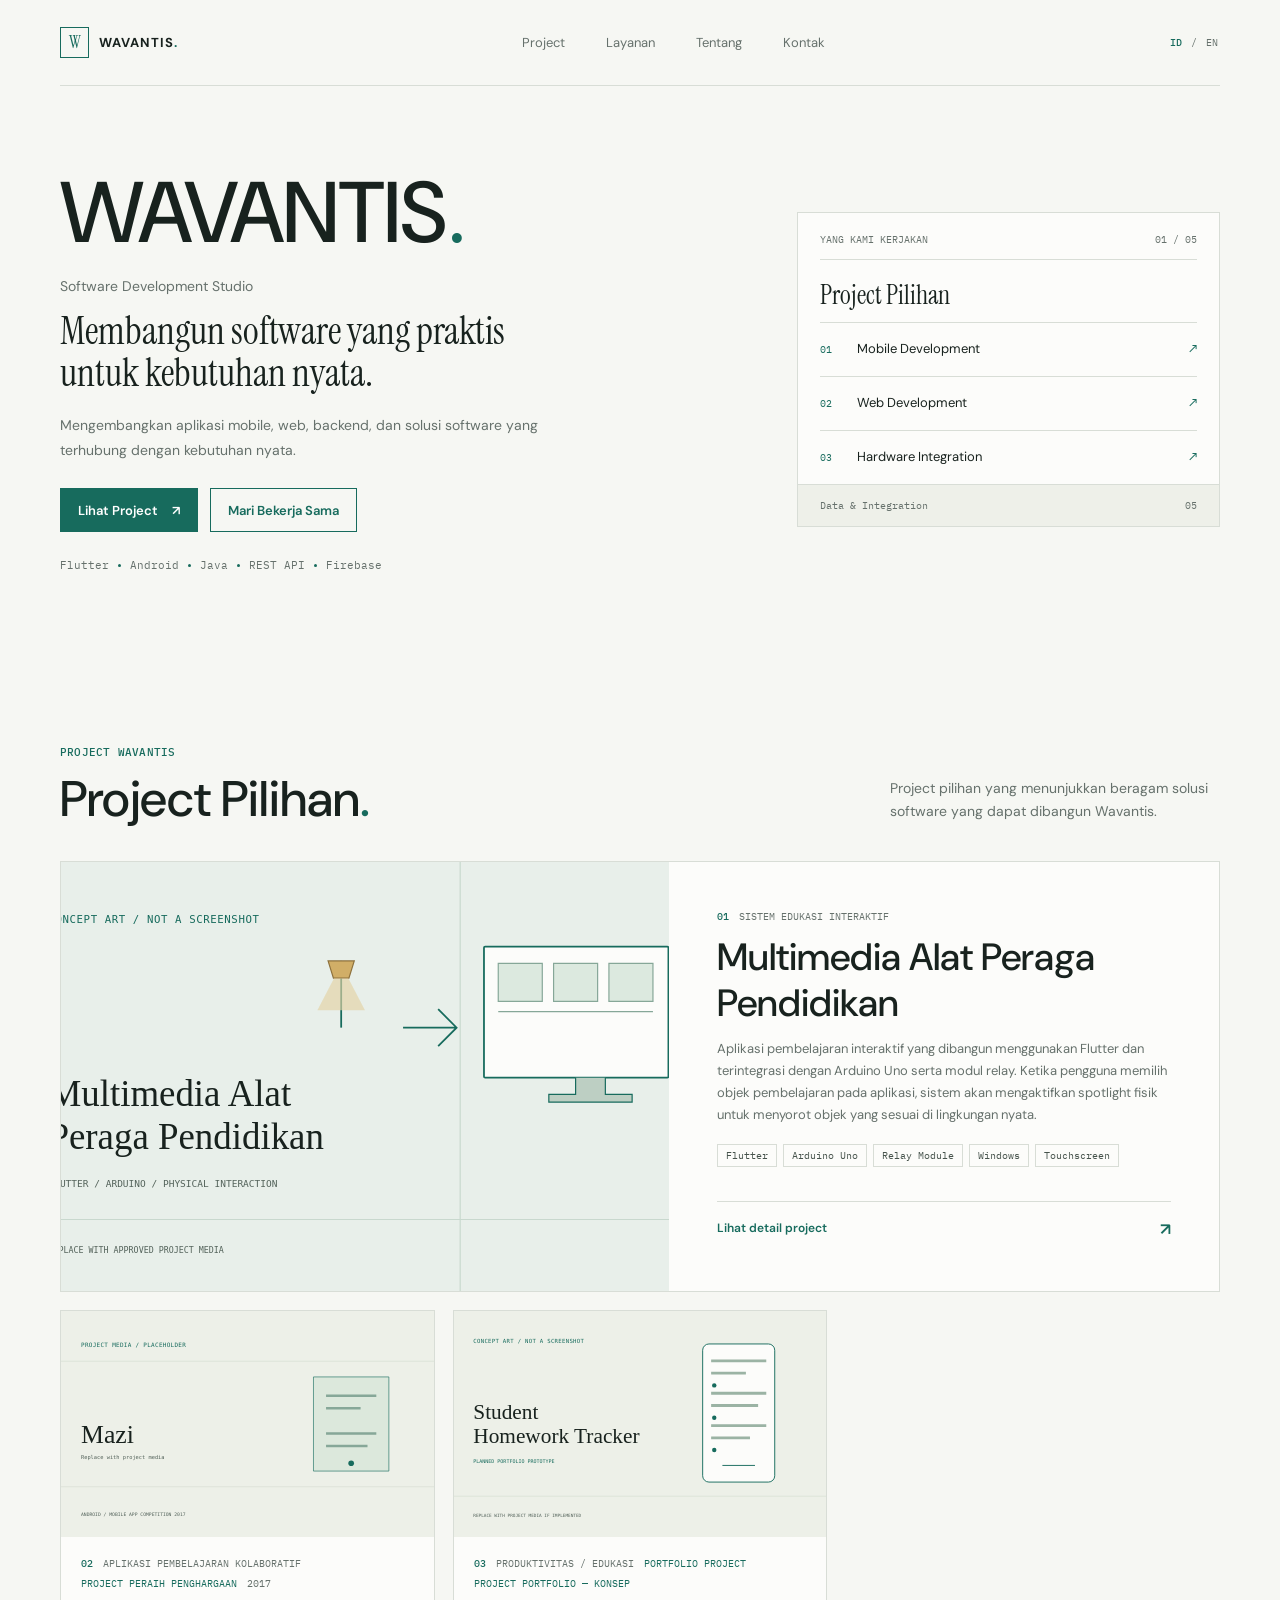
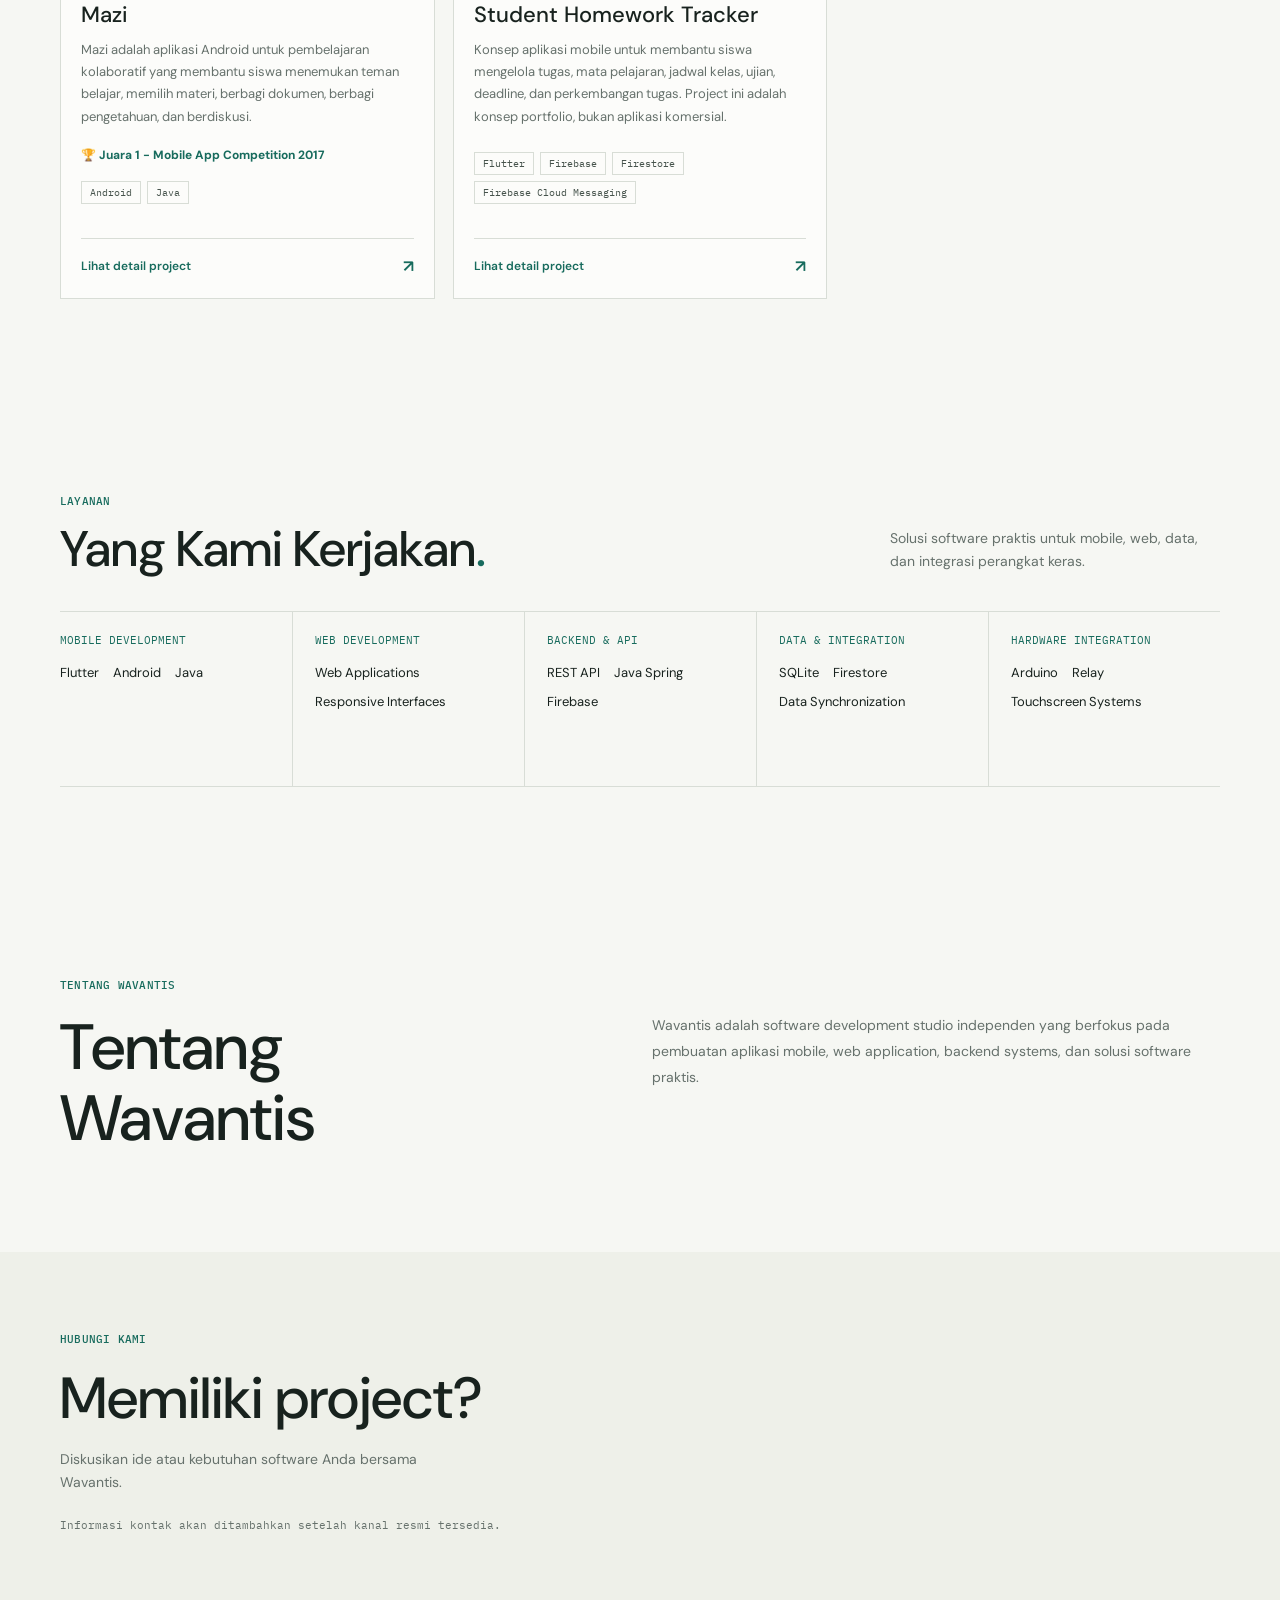
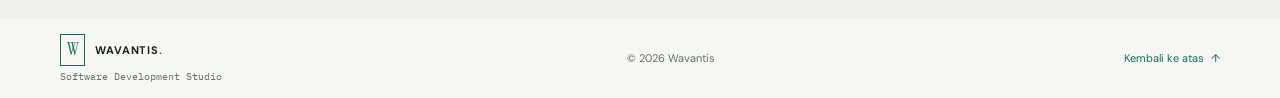
==== commit c1664ef4: "add language id/en" ====
--- a/index.html
+++ b/index.html
@@ -1,179 +1,128 @@
 <!doctype html>
-<html lang="en">
+<html lang="id">
 <head>
   <meta charset="utf-8">
   <meta name="viewport" content="width=device-width, initial-scale=1">
   <meta name="theme-color" content="#f6f7f3">
-  <meta name="description" content="Risnawan Budianto is a Freelance Mobile Developer with 8+ years of professional experience across Flutter, Android, Java, backend integration, and real-world software development.">
+  <meta name="description" content="Wavantis adalah software development studio yang membangun aplikasi mobile, web, backend, dan solusi software untuk kebutuhan nyata.">
   <meta property="og:type" content="website">
-  <meta property="og:title" content="Risnawan Budianto — Mobile Developer | Wavantis">
-  <meta property="og:description" content="Mobile Developer with 8+ years of professional experience across Flutter, Android, Java, backend integration, and real-world software development.">
+  <meta property="og:title" content="Wavantis — Software Development Studio">
+  <meta property="og:description" content="Wavantis adalah software development studio yang membangun aplikasi mobile, web, backend, dan solusi software untuk kebutuhan nyata.">
   <meta property="og:url" content="https://wavantis.github.io/">
   <meta property="og:image" content="https://wavantis.github.io/assets/og-cover.svg">
   <meta name="twitter:card" content="summary_large_image">
-  <title>Risnawan Budianto — Mobile Developer | Wavantis</title>
+  <title>Wavantis — Software Development Studio</title>
   <link rel="canonical" href="https://wavantis.github.io/">
   <link rel="icon" href="assets/favicon.svg" type="image/svg+xml">
   <link rel="preconnect" href="https://fonts.googleapis.com">
   <link rel="preconnect" href="https://fonts.gstatic.com" crossorigin>
   <link href="https://fonts.googleapis.com/css2?family=DM+Sans:wght@400;500;600;700&family=Instrument+Serif:ital@0;1&family=IBM+Plex+Mono:wght@400;500&display=swap" rel="stylesheet">
   <link rel="stylesheet" href="styles.css">
+  <script src="i18n.js" defer></script>
   <script src="script.js" defer></script>
 </head>
 <body>
-  <a class="skip-link" href="#main">Skip to content</a>
+  <a class="skip-link" href="#main" data-i18n="accessibility.skip">Lewati ke konten</a>
   <header class="site-header">
-    <a class="wordmark" href="#top" aria-label="Wavantis home">
+    <a class="wordmark" href="#top" data-i18n-attr="aria-label|nav.homeLabel">
       <span class="wordmark-mark" aria-hidden="true">W</span>
       <span>WAVANTIS<span class="wordmark-period">.</span></span>
     </a>
-    <nav aria-label="Main navigation">
-      <a href="#projects">Projects</a>
-      <a href="#experience">Experience</a>
-      <a href="#about">About</a>
-      <a href="#contact">Contact</a>
+    <nav data-i18n-attr="aria-label|nav.mainLabel">
+      <a href="#projects" data-i18n="nav.projects">Project</a>
+      <a href="#capabilities" data-i18n="nav.capabilities">Layanan</a>
+      <a href="#about" data-i18n="nav.about">Tentang</a>
+      <a href="#contact" data-i18n="nav.contact">Kontak</a>
     </nav>
+    <div class="language-toggle" data-language-toggle role="group" aria-label="Pilih bahasa">
+      <button type="button" data-language="id" aria-pressed="true">ID</button>
+      <span aria-hidden="true">/</span>
+      <button type="button" data-language="en" aria-pressed="false">EN</button>
+    </div>
   </header>
 
   <main id="main">
     <section class="hero section-shell" id="top" aria-labelledby="hero-title">
       <div class="hero-copy">
-        <p class="eyebrow"><span class="eyebrow-mark" aria-hidden="true"></span> Wavantis / Freelance Mobile Development</p>
-        <h1 id="hero-title">Risnawan<br><span>Budianto</span></h1>
-        <p class="hero-role">Mobile Developer</p>
-        <p class="hero-statement">Building mobile applications and practical software solutions.</p>
-        <p class="hero-description">8+ years of professional experience across Flutter, Android, Java, backend integration, and real-world software development.</p>
+        <h1 id="hero-title">WAVANTIS<span class="heading-period">.</span></h1>
+        <p class="hero-role" data-i18n="brand.tagline">Software Development Studio</p>
+        <p class="hero-statement" data-i18n="hero.statement">Membangun software yang praktis untuk kebutuhan nyata.</p>
+        <p class="hero-description" data-i18n="hero.description">Mengembangkan aplikasi mobile, web, backend, dan solusi software yang terhubung dengan kebutuhan nyata.</p>
         <div class="hero-actions">
-          <a class="button button-primary" href="#projects">View Projects <span aria-hidden="true">&#8599;</span></a>
-          <a class="button button-secondary" href="#contact">Contact Me</a>
+          <a class="button button-primary" href="#projects"><span data-i18n="hero.viewProjects">Lihat Project</span> <span aria-hidden="true">&#8599;</span></a>
+          <a class="button button-secondary" href="#contact" data-i18n="hero.contact">Mari Bekerja Sama</a>
         </div>
-        <p class="hero-stack"><span>Flutter</span><i aria-hidden="true"></i><span>Android</span><i aria-hidden="true"></i><span>Java</span><i aria-hidden="true"></i><span>Spring</span><i aria-hidden="true"></i><span>REST API</span></p>
+        <p class="hero-stack"><span>Flutter</span><i aria-hidden="true"></i><span>Android</span><i aria-hidden="true"></i><span>Java</span><i aria-hidden="true"></i><span>REST API</span><i aria-hidden="true"></i><span>Firebase</span></p>
       </div>
-      <aside class="hero-index" aria-label="Development focus">
-        <div class="hero-index-top"><span>FIELD NOTES</span><span>01 / 03</span></div>
-        <p class="hero-index-title">Where I work</p>
+      <aside class="hero-index" data-i18n-attr="aria-label|capabilities.title">
+        <div class="hero-index-top"><span data-i18n="capabilities.title">Layanan</span><span>01 / 05</span></div>
+        <p class="hero-index-title" data-i18n="projects.title">Project Pilihan</p>
         <ol>
-          <li><span class="index-number">01</span><span>Mobile applications</span><span class="index-arrow" aria-hidden="true">&#8599;</span></li>
-          <li><span class="index-number">02</span><span>Software &amp; hardware</span><span class="index-arrow" aria-hidden="true">&#8599;</span></li>
-          <li><span class="index-number">03</span><span>Real-world systems</span><span class="index-arrow" aria-hidden="true">&#8599;</span></li>
+          <li><span class="index-number">01</span><span data-i18n="capabilities.mobile">Mobile Development</span><span class="index-arrow" aria-hidden="true">&#8599;</span></li>
+          <li><span class="index-number">02</span><span data-i18n="capabilities.web">Web Development</span><span class="index-arrow" aria-hidden="true">&#8599;</span></li>
+          <li><span class="index-number">03</span><span data-i18n="capabilities.hardware">Hardware Integration</span><span class="index-arrow" aria-hidden="true">&#8599;</span></li>
         </ol>
-        <div class="hero-index-foot"><span>Professional experience</span><span>8+ years</span></div>
+        <div class="hero-index-foot"><span data-i18n="capabilities.integration">Data &amp; Integration</span><span>05</span></div>
       </aside>
     </section>
 
     <section class="section-shell projects-section" id="projects" aria-labelledby="projects-title">
       <div class="section-heading">
         <div>
-          <p class="eyebrow">A selection of my work</p>
-          <h2 id="projects-title">Selected Projects<span class="heading-period">.</span></h2>
+          <p class="eyebrow" data-i18n="projects.eyebrow">Project Wavantis</p>
+          <h2 id="projects-title" data-i18n="projects.title">Project Pilihan<span class="heading-period">.</span></h2>
         </div>
-        <p class="section-intro">From interactive educational hardware to collaborative learning and modern mobile tools.</p>
+        <p class="section-intro" data-i18n="projects.intro">Project pilihan yang menunjukkan beragam solusi software yang dapat dibangun Wavantis.</p>
       </div>
       <div class="project-grid" id="project-grid" aria-live="polite" aria-busy="true">
-        <p class="project-status">Loading selected projects...</p>
+        <p class="project-status" data-i18n="projects.loading">Memuat project pilihan...</p>
       </div>
-      <noscript><p class="project-status">Enable JavaScript to view the selected project list. Each project detail page is available from the Projects folder.</p></noscript>
+      <noscript><p class="project-status">Aktifkan JavaScript untuk melihat daftar project pilihan.</p></noscript>
     </section>
 
-    <section class="experience-band" id="experience" aria-labelledby="experience-title">
-      <div class="section-shell experience-layout">
-        <div class="experience-heading">
-          <p class="eyebrow">Professional experience</p>
-          <h2 id="experience-title">Professional<br><em>mobile development.</em></h2>
-          <p>8+ years building and maintaining mobile applications and supporting software used in real-world business environments.</p>
-        </div>
-        <div class="experience-entry">
-          <div class="experience-topline"><span>2017 - Present</span><span class="experience-dot" aria-hidden="true"></span></div>
-          <h3>Professional Mobile Development</h3>
-          <p class="experience-role">Mobile Developer <span>/</span> 2017 - Present</p>
-          <p class="experience-description">Building features and supporting mobile applications in real-world business environments, from service integration to production troubleshooting.</p>
-          <ul class="experience-list">
-            <li>Flutter and Android / Java development</li>
-            <li>REST API and backend integration</li>
-            <li>Local databases and data synchronization</li>
-            <li>Firebase and connected application services</li>
-            <li>Debugging and production troubleshooting</li>
-            <li>Maintenance of existing applications</li>
-            <li>Feature development across existing systems</li>
-          </ul>
-        </div>
-      </div>
-    </section>
-
-    <section class="section-shell skills-section" id="skills" aria-labelledby="skills-title">
+    <section class="section-shell skills-section" id="capabilities" aria-labelledby="capabilities-title">
       <div class="section-heading">
         <div>
-          <p class="eyebrow">Tools of the trade</p>
-          <h2 id="skills-title">Technical Skills<span class="heading-period">.</span></h2>
+          <p class="eyebrow" data-i18n="capabilities.eyebrow">Layanan</p>
+          <h2 id="capabilities-title" data-i18n="capabilities.title">Yang Kami Kerjakan<span class="heading-period">.</span></h2>
         </div>
-        <p class="section-intro">A practical toolkit for building and supporting connected mobile apps.</p>
+        <p class="section-intro" data-i18n="capabilities.intro">Solusi software praktis untuk mobile, web, data, dan integrasi perangkat keras.</p>
       </div>
       <div class="skill-grid">
-        <div class="skill-group"><h3>Mobile</h3><ul><li>Flutter</li><li>Dart</li><li>Android</li><li>Java</li></ul></div>
-        <div class="skill-group"><h3>Backend &amp; API</h3><ul><li>Java Spring</li><li>REST API</li><li>Firebase</li><li>Firestore</li></ul></div>
-        <div class="skill-group"><h3>Data</h3><ul><li>SQLite</li><li>Local Storage</li><li>Data Synchronization</li></ul></div>
-        <div class="skill-group"><h3>Hardware</h3><ul><li>Arduino</li><li>Relay Integration</li><li>Touchscreen Systems</li></ul></div>
-        <div class="skill-group"><h3>Tools</h3><ul><li>Git</li><li>GitLab</li><li>Android Studio</li><li>VS Code</li></ul></div>
-      </div>
-    </section>
-
-    <section class="awards-band" id="awards" aria-labelledby="awards-title">
-      <div class="section-shell">
-        <div class="section-heading awards-heading">
-          <div>
-            <p class="eyebrow">Recognition</p>
-            <h2 id="awards-title">Awards<span class="heading-period">.</span></h2>
-          </div>
-          <p class="section-intro">Recognition for mobile application development and web design.</p>
-        </div>
-        <div class="award-list">
-          <article class="award-row">
-            <span class="award-year">🏆 2017</span>
-            <div><h3>1st Place - Mobile App Competition</h3><p>Mazi <span>/</span> Mobile Developer <span>/</span> Team of 4</p></div>
-            <span class="award-mark" aria-hidden="true">01</span>
-          </article>
-          <article class="award-row">
-            <span class="award-year">AWARD</span>
-            <div><h3>1st Place - National Web Design Competition</h3><p>Competition details not provided</p></div>
-            <span class="award-mark" aria-hidden="true">02</span>
-          </article>
-        </div>
+        <div class="skill-group"><h3 data-i18n="capabilities.mobile">Mobile Development</h3><ul><li>Flutter</li><li>Android</li><li>Java</li></ul></div>
+        <div class="skill-group"><h3 data-i18n="capabilities.web">Web Development</h3><ul><li data-i18n="capabilities.webApps">Web Applications</li><li data-i18n="capabilities.responsive">Responsive Interfaces</li></ul></div>
+        <div class="skill-group"><h3 data-i18n="capabilities.backend">Backend &amp; API</h3><ul><li>REST API</li><li>Java Spring</li><li>Firebase</li></ul></div>
+        <div class="skill-group"><h3 data-i18n="capabilities.integration">Data &amp; Integration</h3><ul><li>SQLite</li><li>Firestore</li><li data-i18n="capabilities.sync">Data Synchronization</li></ul></div>
+        <div class="skill-group"><h3 data-i18n="capabilities.hardware">Hardware Integration</h3><ul><li>Arduino</li><li>Relay</li><li data-i18n="capabilities.touchscreen">Touchscreen Systems</li></ul></div>
       </div>
     </section>
 
     <section class="section-shell about-section" id="about" aria-labelledby="about-title">
-      <p class="eyebrow">A little about how I work</p>
+      <p class="eyebrow" data-i18n="about.eyebrow">Tentang Wavantis</p>
       <div class="about-layout">
-          <h2 id="about-title">Practical software<br><em>for real use.</em></h2>
+        <h2 id="about-title" data-i18n="about.title">Tentang Wavantis</h2>
         <div class="about-copy">
-          <p>I am a Mobile Developer with 8+ years of professional experience building and maintaining applications for real-world use. My primary focus is Flutter and Android, supported by experience in Java, REST APIs, backend integration, local databases, Firebase, and data synchronization.</p>
-          <p>I enjoy practical software problems, from user-facing applications to difficult production issues and integrating software with physical hardware.</p>
-          <p class="about-education"><span>Education</span>S1 Teknik Informatika <i aria-hidden="true">/</i> Universitas Gunadarma</p>
+          <p data-i18n="about.description">Wavantis adalah software development studio independen yang berfokus pada pembuatan aplikasi mobile, web application, backend systems, dan solusi software praktis.</p>
         </div>
       </div>
     </section>
 
     <section class="contact-band" id="contact" aria-labelledby="contact-title">
-      <div class="section-shell contact-layout">
+      <div class="section-shell contact-layout contact-layout-simple">
         <div>
-          <p class="eyebrow">Get in touch</p>
-          <h2 id="contact-title">Have a mobile project<br><em>in mind?</em></h2>
-          <p class="contact-intro">For freelance work, collaboration, or a conversation about mobile development.</p>
+          <p class="eyebrow" data-i18n="contact.eyebrow">Hubungi Kami</p>
+          <h2 id="contact-title" data-i18n="contact.title">Memiliki project?</h2>
+          <p class="contact-intro" data-i18n="contact.intro">Diskusikan ide atau kebutuhan software Anda bersama Wavantis.</p>
+          <p class="contact-note" data-i18n="contact.note">Informasi kontak akan ditambahkan setelah kanal resmi tersedia.</p>
         </div>
-        <dl class="contact-list">
-          <div><dt>Email</dt><dd>TODO: add email address</dd></div>
-          <div><dt>GitHub</dt><dd>TODO: add profile URL</dd></div>
-          <div><dt>LinkedIn</dt><dd>TODO: add profile URL</dd></div>
-          <div><dt>Upwork</dt><dd>TODO: add profile URL</dd></div>
-        </dl>
       </div>
     </section>
   </main>
 
   <footer class="site-footer section-shell">
-    <a class="wordmark footer-wordmark" href="#top"><span class="wordmark-mark" aria-hidden="true">W</span><span>WAVANTIS<span class="wordmark-period">.</span></span></a>
-    <p>Risnawan Budianto <span>/</span> Mobile Developer</p>
-    <a class="back-top" href="#top">Back to top <span aria-hidden="true">&#8593;</span></a>
+    <div class="footer-brand"><a class="wordmark footer-wordmark" href="#top"><span class="wordmark-mark" aria-hidden="true">W</span><span>WAVANTIS<span class="wordmark-period">.</span></span></a><p data-i18n="brand.tagline">Software Development Studio</p></div>
+    <p data-i18n="footer.copyright">© 2026 Wavantis</p>
+    <a class="back-top" href="#top"><span data-i18n="footer.backTop">Kembali ke atas</span> <span aria-hidden="true">&#8593;</span></a>
   </footer>
 </body>
 </html>
--- a/styles.css
+++ b/styles.css
@@ -23,13 +23,17 @@
 .skip-link { position: absolute; z-index: 10; top: 8px; left: 8px; padding: 10px 14px; transform: translateY(-150%); background: var(--ink); color: white; }
 .skip-link:focus { transform: translateY(0); }
 .section-shell, .site-header { width: min(var(--content), calc(100% - 64px)); margin-inline: auto; }
-.site-header { min-height: 86px; display: flex; align-items: center; justify-content: space-between; border-bottom: 1px solid var(--line); }
+.site-header { min-height: 86px; display: flex; align-items: center; justify-content: space-between; gap: 22px; border-bottom: 1px solid var(--line); }
 .wordmark { display: inline-flex; align-items: center; gap: 10px; color: var(--ink); font-size: 13px; font-weight: 700; letter-spacing: .08em; text-decoration: none; }
 .wordmark-mark { display: grid; width: 29px; aspect-ratio: 1; place-items: center; border: 1px solid var(--accent); color: var(--accent); font-family: var(--serif); font-size: 18px; font-weight: 400; letter-spacing: 0; }
 .wordmark-period, .heading-period { color: var(--accent); }
 .site-header nav { display: flex; gap: clamp(18px, 3.2vw, 42px); }
 .site-header nav a { color: var(--muted); font-size: 13px; text-decoration: none; transition: color .2s ease; }
 .site-header nav a:hover, .site-header nav a:focus-visible { color: var(--accent); }
+.language-toggle { display: inline-flex; align-items: center; gap: 7px; color: var(--muted); font: 10px var(--mono); white-space: nowrap; }
+.language-toggle button { padding: 3px 2px; border: 0; background: transparent; color: var(--muted); cursor: pointer; font: inherit; }
+.language-toggle button:hover, .language-toggle button.is-active { color: var(--accent); }
+.language-toggle button.is-active { font-weight: 500; }
 
 .hero { min-height: 570px; padding-block: 78px 82px; display: grid; grid-template-columns: minmax(0, 1.2fr) minmax(290px, .8fr); gap: clamp(42px, 8vw, 120px); align-items: center; }
 .hero-copy { animation: arrive .65s both ease-out; }
@@ -39,6 +43,8 @@
 .hero h1 span { color: var(--accent); font-family: var(--serif); font-size: 1.08em; font-weight: 400; }
 .hero-role { margin: 20px 0 12px; color: var(--muted); font-size: 14px; }
 .hero-role span { padding-inline: 5px; color: var(--accent); }
+.hero-brand { margin: 28px 0 0; color: var(--accent); font: 11px var(--mono); letter-spacing: .02em; text-transform: uppercase; }
+.hero-brand span { color: var(--muted); }
 .hero-statement { max-width: 520px; margin: 0; font-family: var(--serif); font-size: clamp(27px, 3.5vw, 38px); line-height: 1.12; }
 .hero-description { max-width: 535px; margin: 18px 0 0; color: var(--muted); font-size: 14px; line-height: 1.8; }
 .hero-actions { display: flex; flex-wrap: wrap; gap: 12px; margin-top: 25px; }
@@ -132,23 +138,22 @@
 .about-copy .about-education { margin-top: 27px; padding-top: 16px; border-top: 1px solid var(--line); color: var(--ink); font-size: 12px; }
 .about-education span { margin-right: 17px; color: var(--accent); font: 10px var(--mono); text-transform: uppercase; }
 .about-education i { padding-inline: 5px; color: var(--accent); font-style: normal; }
-
 .contact-layout { padding-block: 80px 86px; display: grid; grid-template-columns: 1.15fr .85fr; gap: 50px; align-items: center; }
+.contact-layout-simple { grid-template-columns: minmax(0, 760px); }
 .contact-layout h2 { font-size: clamp(38px, 5vw, 58px); }
 .contact-intro { max-width: 400px; margin: 17px 0 0; color: var(--muted); font-size: 14px; }
-.contact-list { margin: 0; border-top: 1px solid #d1d8d1; }
-.contact-list div { min-height: 47px; display: grid; grid-template-columns: 100px 1fr; gap: 14px; align-items: center; border-bottom: 1px solid #d1d8d1; }
-.contact-list dt { color: var(--ink); font-size: 12px; font-weight: 600; }
-.contact-list dd { margin: 0; color: var(--muted); font: 11px var(--mono); }
+.contact-note { margin: 24px 0 0; color: var(--muted); font: 11px var(--mono); }
 .site-footer { min-height: 80px; display: flex; justify-content: space-between; align-items: center; gap: 20px; }
+.footer-brand { display: grid; gap: 4px; }
+.footer-brand > p { margin: 0; color: var(--muted); font: 10px var(--mono); }
 .footer-wordmark { font-size: 11px; }
 .footer-wordmark .wordmark-mark { width: 25px; }
-.site-footer p, .back-top { margin: 0; color: var(--muted); font-size: 11px; text-decoration: none; }
-.site-footer p span { padding-inline: 5px; color: var(--accent); }
+.site-footer > p, .back-top { margin: 0; color: var(--muted); font-size: 11px; text-decoration: none; }
+.site-footer > p span { padding-inline: 5px; color: var(--accent); }
 .back-top { color: var(--accent); }
 .back-top span { padding-left: 4px; }
 
-.detail-header { padding-block: 20px; }
+.detail-header { padding-block: 20px; display: flex; align-items: center; justify-content: space-between; gap: 20px; }
 .detail-header .back-link { color: var(--muted); font-size: 12px; text-decoration: none; }
 .detail-header .back-link:hover { color: var(--accent); }
 .project-detail { min-height: 70vh; }
@@ -168,6 +173,8 @@
 .detail-section { padding-block: 0 28px; margin-bottom: 29px; border-bottom: 1px solid var(--line); }
 .detail-section h2 { margin-bottom: 13px; font-size: 23px; }
 .detail-section p { max-width: 700px; margin: 0; color: var(--muted); font-size: 14px; line-height: 1.85; white-space: pre-line; }
+.detail-award { padding-left: 18px; border-left: 2px solid var(--accent); }
+.detail-award p { color: var(--accent); font-size: 16px; font-weight: 600; }
 .detail-section ul { max-width: 700px; margin: 0; padding-left: 19px; color: var(--muted); font-size: 14px; line-height: 1.85; }
 .detail-section li + li { margin-top: 4px; }
 .detail-gallery { display: grid; grid-template-columns: repeat(2, minmax(0, 1fr)); gap: 12px; margin-top: 18px; }
@@ -202,6 +209,7 @@
   .site-header nav { width: 100%; justify-content: space-between; gap: 12px; }
   .site-header nav a { font-size: 12px; }
   .hero { padding-block: 49px 58px; gap: 32px; }
+  .hero-brand { margin-top: 22px; line-height: 1.6; }
   .hero h1 { font-size: clamp(51px, 15vw, 70px); }
   .hero-description { font-size: 13px; }
   .hero-index { padding-inline: 16px; }
@@ -237,11 +245,10 @@
   .about-layout { grid-template-columns: 1fr; gap: 23px; }
   .about-layout h2 { font-size: 48px; }
   .contact-layout { padding-block: 65px; grid-template-columns: 1fr; gap: 32px; }
+  .contact-layout-simple { grid-template-columns: 1fr; }
   .contact-layout h2 { font-size: 43px; }
-  .contact-list div { grid-template-columns: 78px 1fr; }
-  .contact-list dd { font-size: 10px; }
   .site-footer { min-height: 100px; flex-wrap: wrap; justify-content: space-between; gap: 6px 15px; padding-block: 17px; }
-  .site-footer p { order: 3; width: 100%; }
+  .site-footer > p { order: 3; width: 100%; }
   .detail-hero { padding-block: 50px 32px; grid-template-columns: 1fr; gap: 12px; }
   .detail-hero h1 { font-size: 51px; }
   .detail-meta { margin-top: 12px; }
